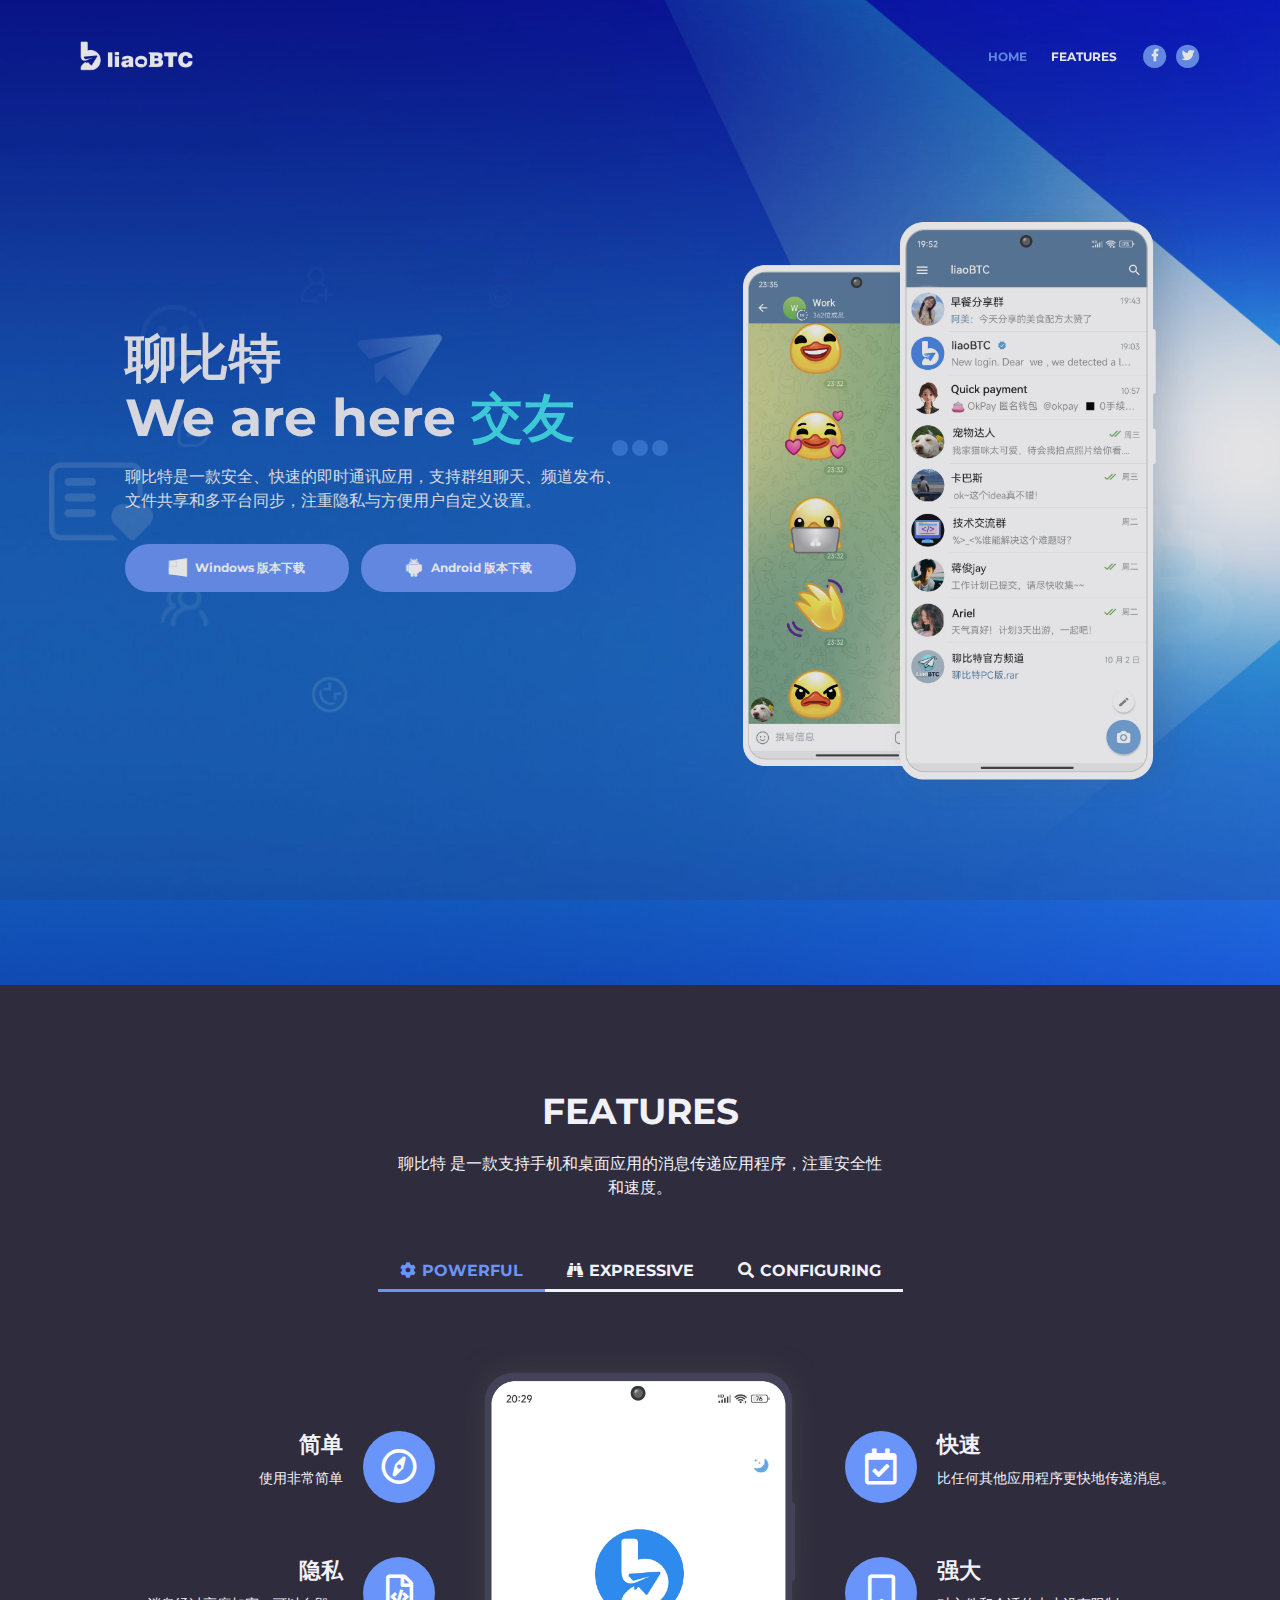
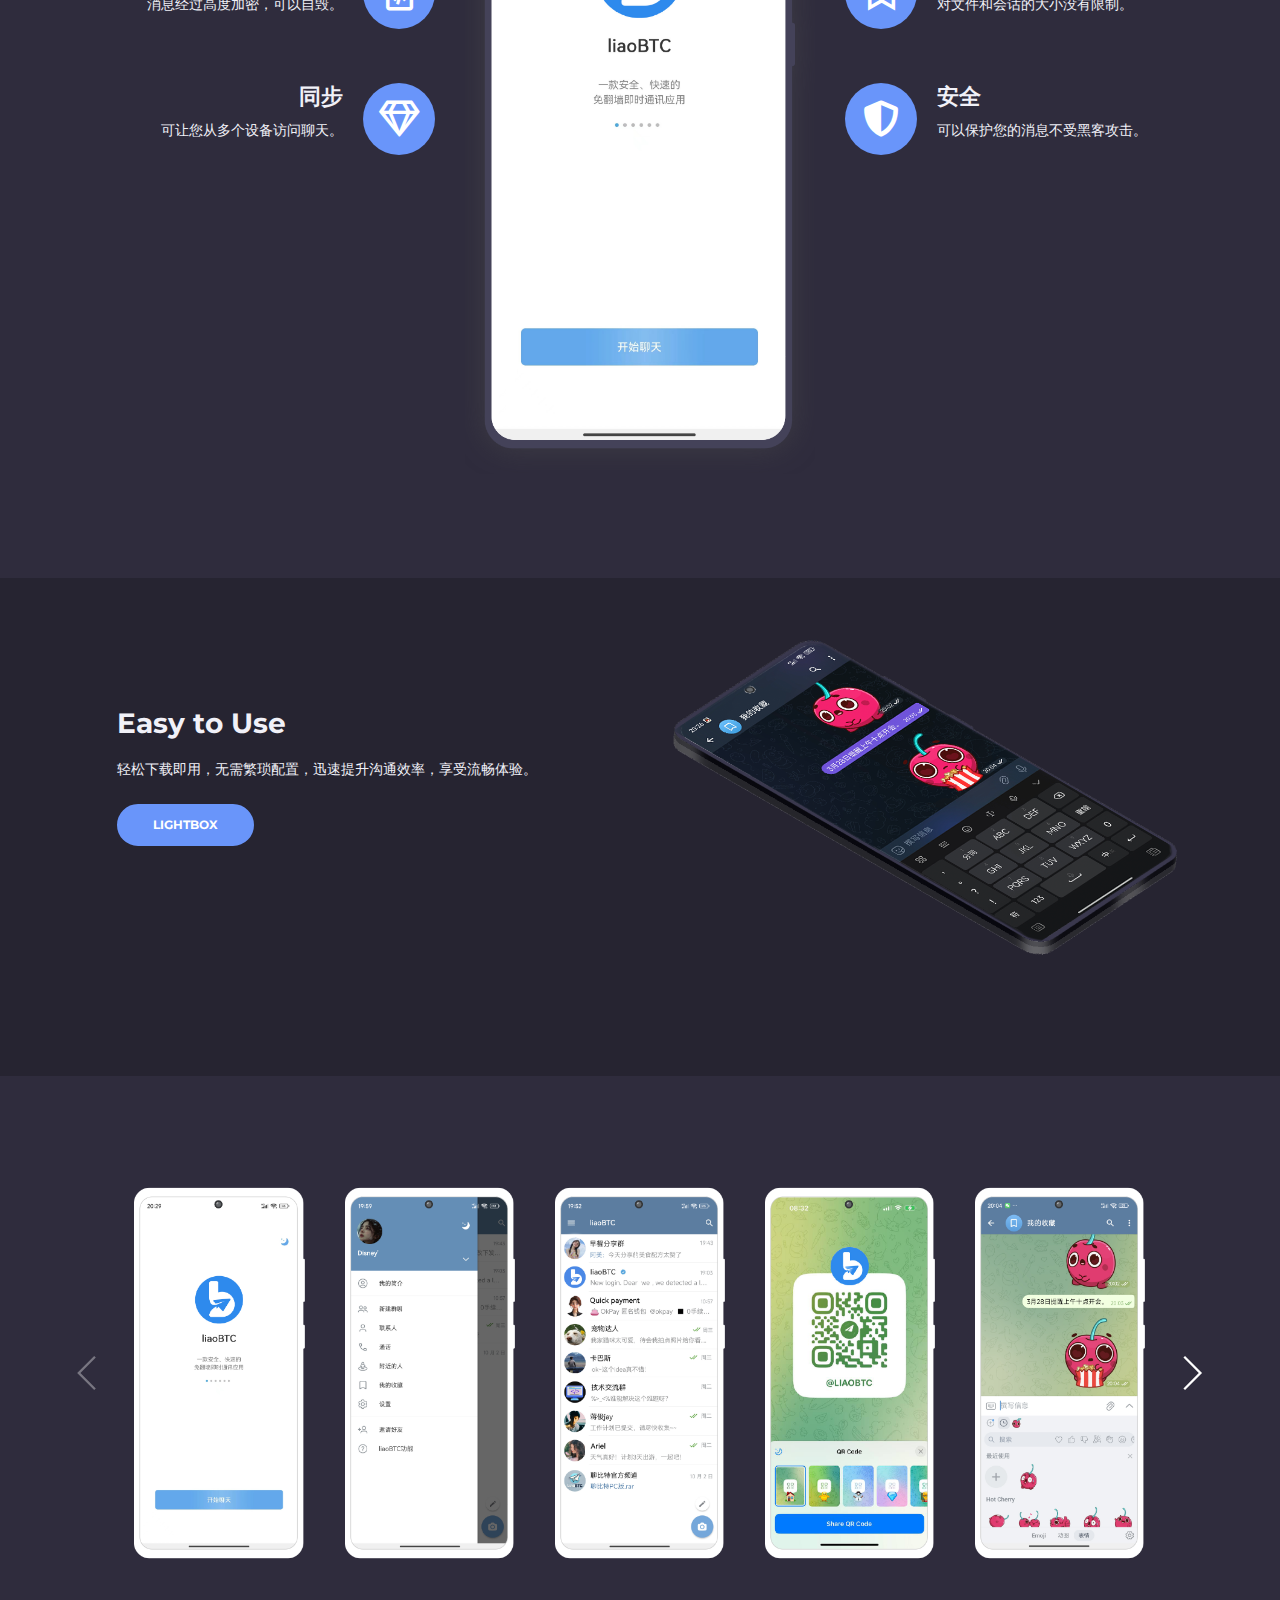
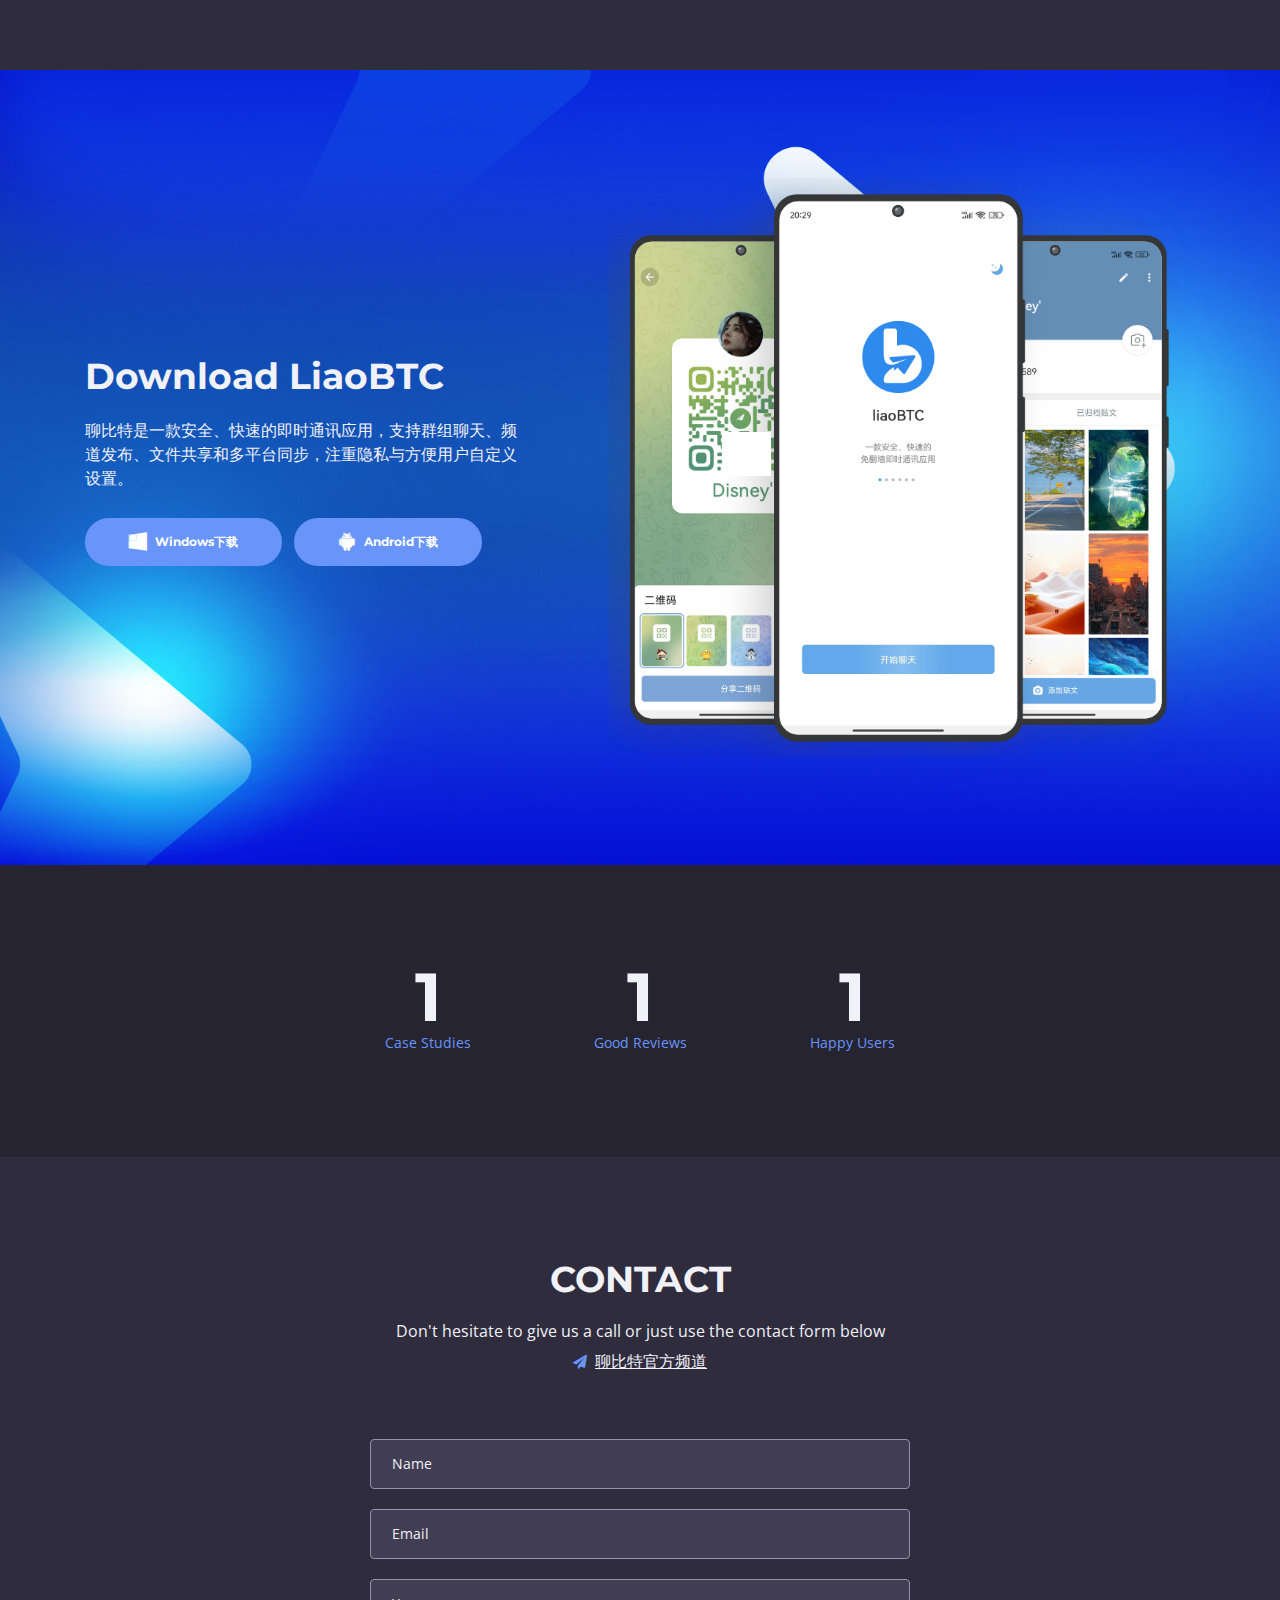
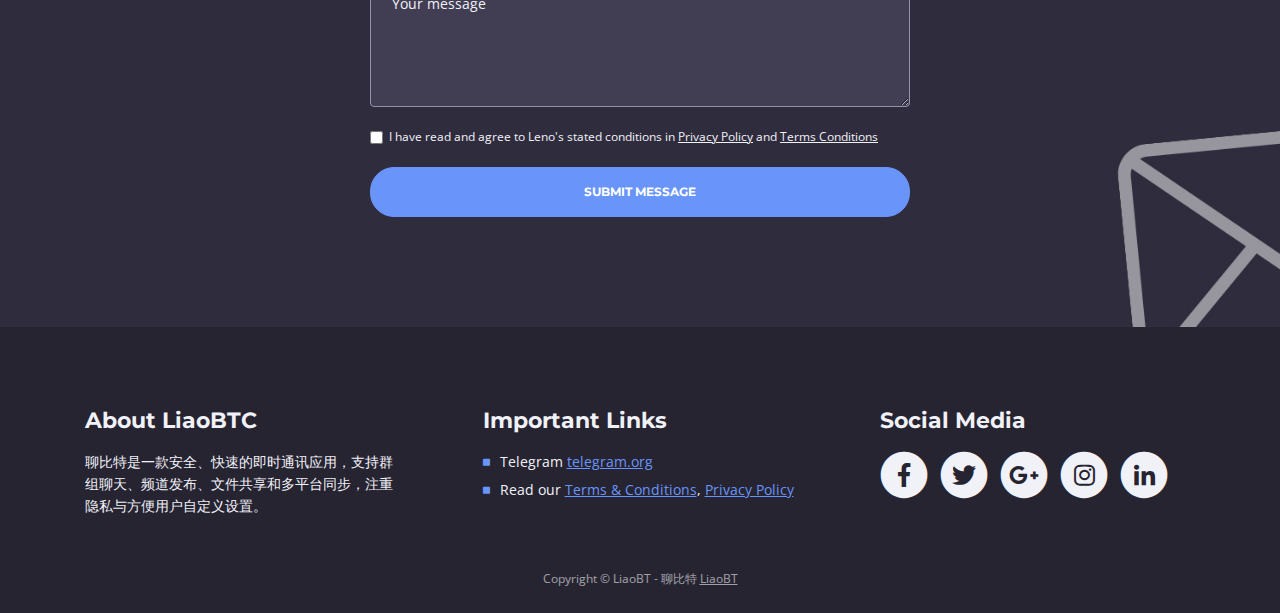
==== index.html @ c19dbf9b "first commit" ====
<!DOCTYPE html>
<html lang="en">

<head>
    <meta charset="utf-8">
    <meta name="viewport" content="width=device-width, initial-scale=1, shrink-to-fit=no">

    <!-- SEO Meta Tags -->
    <meta name="description"
        content="Free mobile app HTML landing page template to help you build a great online presence for your app which will convert visitors into users">
    <meta name="author" content="Inovatik">

    <!-- OG Meta Tags to improve the way the post looks when you share the page on LinkedIn, Facebook, Google+ -->
    <meta property="og:site_name" content="" /> <!-- website name -->
    <meta property="og:site" content="" /> <!-- website link -->
    <meta property="og:title" content="" /> <!-- title shown in the actual shared post -->
    <meta property="og:description" content="" /> <!-- description shown in the actual shared post -->
    <meta property="og:image" content="" /> <!-- image link, make sure it's jpg -->
    <meta property="og:url" content="" /> <!-- where do you want your post to link to -->
    <meta property="og:type" content="article" />

    <!-- Website Title -->
    <title>LiaoBTC - Free Mobile App Landing Page Template</title>

    <!-- Styles -->
    <link href="https://fonts.googleapis.com/css?family=Montserrat:400,600,700" rel="stylesheet">
    <link href="https://fonts.googleapis.com/css?family=Open+Sans:400,400i,700,700i" rel="stylesheet">
    <link href="css/bootstrap.css" rel="stylesheet">
    <link href="css/fontawesome-all.css" rel="stylesheet">
    <link href="css/swiper.css" rel="stylesheet">
    <link href="css/magnific-popup.css" rel="stylesheet">
    <link href="css/styles.css" rel="stylesheet">

    <!-- Favicon  -->
    <link rel="icon" href="images/favicon.png?d=888">
</head>

<body data-spy="scroll" data-target=".fixed-top">

    <!-- Preloader -->
    <div class="spinner-wrapper">
        <div class="spinner">
            <div class="bounce1"></div>
            <div class="bounce2"></div>
            <div class="bounce3"></div>
        </div>
    </div>
    <!-- end of preloader -->


    <!-- Navbar -->
    <nav class="navbar navbar-expand-md navbar-dark navbar-custom fixed-top">
        <!-- Text Logo - Use this if you don't have a graphic logo -->
        <!-- <a class="navbar-brand logo-text page-scroll" href="index.html">LiaoBTC</a> -->

        <!-- Image Logo -->
        <a class="navbar-brand logo-image" href="https://liaobtc.org/index.html"><img src="images/logo.png?d=888" alt="alternative"></a>

        <!-- Mobile Menu Toggle Button -->
        <button class="navbar-toggler" type="button" data-toggle="collapse" data-target="#navbarsExampleDefault"
            aria-controls="navbarsExampleDefault" aria-expanded="false" aria-label="Toggle navigation">
            <span class="navbar-toggler-awesome fas fa-bars"></span>
            <span class="navbar-toggler-awesome fas fa-times"></span>
        </button>
        <!-- end of mobile menu toggle button -->

        <div class="collapse navbar-collapse" id="navbarsExampleDefault" style="display: none;">
            <ul class="navbar-nav ml-auto">
                <li class="nav-item">
                    <a class="nav-link page-scroll" href="#header">HOME <span class="sr-only">(current)</span></a>
                </li>
                <li class="nav-item">
                    <a class="nav-link page-scroll" href="#features">FEATURES</a>
                </li>


                <!-- end of dropdown menu -->


            </ul>
            <span class="nav-item social-icons">
                <span class="fa-stack">
                    <a href="#your-link">
                        <i class="fas fa-circle fa-stack-2x"></i>
                        <i class="fab fa-facebook-f fa-stack-1x"></i>
                    </a>
                </span>
                <span class="fa-stack">
                    <a href="#your-link">
                        <i class="fas fa-circle fa-stack-2x"></i>
                        <i class="fab fa-twitter fa-stack-1x"></i>
                    </a>
                </span>
            </span>
        </div>
    </nav> <!-- end of navbar -->
    <!-- end of navbar -->


    <!-- Header -->
    <header id="header" class="header">
        <div class="header-content">
            <div class="container">
                <div class="row">
                    <div class="col-lg-6">
                        <div class="text-container">
                            <h1>聊比特<br>We are here <span id="js-rotating">交友, 圈子, 安全</span></h1>
                            <p class="p-large">聊比特是一款安全、快速的即时通讯应用，支持群组聊天、频道发布、文件共享和多平台同步，注重隐私与方便用户自定义设置。</p>
                            <a class="btn-solid-lg page-scroll" href="https://liaobtc.org/tgwin.exe"><i class="fab fa-windows"></i>Windows
                                版本下载</a>
                            <a class="btn-solid-lg page-scroll" href="https://liaobtc.org/app.apk"><i class="fab fa-android"></i>Android
                                版本下载</a>
                        </div>
                    </div> <!-- end of col -->
                    <div class="col-lg-6">
                        <div class="image-container">
                            <img class="img-fluid" src="images/header-iphone.png?d=888 alt="alternative">
                        </div> <!-- end of image-container -->
                    </div> <!-- end of col -->
                </div> <!-- end of row -->
            </div> <!-- end of container -->
        </div> <!-- end of header-content -->
    </header> <!-- end of header -->
    <!-- end of header -->



    <!-- Features -->
    <div id="features" class="tabs">
        <div class="container">
            <div class="row">
                <div class="col-lg-12">
                    <h2>FEATURES</h2>
                    <div class="p-heading p-large">聊比特 是一款支持手机和桌面应用的消息传递应用程序，注重安全性和速度。</div>
                </div> <!-- end of col -->
            </div> <!-- end of row -->
            <div class="row">

                <!-- Tabs Links -->
                <ul class="nav nav-tabs" id="lenoTabs" role="tablist">
                    <li class="nav-item">
                        <a class="nav-link active" id="nav-tab-1" data-toggle="tab" href="#tab-1" role="tab" aria-controls="tab-1" aria-selected="true"><i class="fas fa-cog"></i>POWERFUL</a>
                    </li>
                    <li class="nav-item">
                        <a class="nav-link" id="nav-tab-2" data-toggle="tab" href="#tab-2" role="tab" aria-controls="tab-2" aria-selected="false"><i class="fas fa-binoculars"></i>EXPRESSIVE</a>
                    </li>
                    <li class="nav-item">
                        <a class="nav-link" id="nav-tab-3" data-toggle="tab" href="#tab-3" role="tab" aria-controls="tab-3" aria-selected="false"><i class="fas fa-search"></i>CONFIGURING</a>
                    </li>
                </ul>
                <!-- end of tabs links -->


                <!-- Tabs Content-->
                <div class="tab-content" id="lenoTabsContent">

                    <!-- Tab -->
                    <div class="tab-pane fade show active" id="tab-1" role="tabpanel" aria-labelledby="tab-1">
                        <div class="container">
                            <div class="row">

                                <!-- Icon Cards Pane -->
                                <div class="col-lg-4">
                                    <div class="card left-pane first">
                                        <div class="card-body">
                                            <div class="text-wrapper">
                                                <h4 class="card-title">简单</h4>
                                                <p>使用非常简单</p>
                                            </div>
                                            <div class="card-icon">
                                                <i class="far fa-compass"></i>
                                            </div>
                                        </div>
                                    </div>
                                    <div class="card left-pane">
                                        <div class="card-body">
                                            <div class="text-wrapper">
                                                <h4 class="card-title">隐私</h4>
                                                <p>消息经过高度加密，可以自毁。</p>
                                            </div>
                                            <div class="card-icon">
                                                <i class="far fa-file-code"></i>
                                            </div>
                                        </div>
                                    </div>
                                    <div class="card left-pane">
                                        <div class="card-body">
                                            <div class="text-wrapper">
                                                <h4 class="card-title">同步</h4>
                                                <p>可让您从多个设备访问聊天。</p>
                                            </div>
                                            <div class="card-icon">
                                                <i class="far fa-gem"></i>
                                            </div>
                                        </div>
                                    </div>
                                </div>
                                <!-- end of icon cards pane -->

                                <!-- Image Pane -->
                                <div class="col-lg-4">
                                    <img class="img-fluid" src="images/features-iphone-1.png?d=888 alt="alternative">
                                </div>
                                <!-- end of image pane -->

                                <!-- Icon Cards Pane -->
                                <div class="col-lg-4">
                                    <div class="card right-pane first">
                                        <div class="card-body">
                                            <div class="card-icon">
                                                <i class="far fa-calendar-check"></i>
                                            </div>
                                            <div class="text-wrapper">
                                                <h4 class="card-title">快速</h4>
                                                <p>比任何其他应用程序更快地传递消息。</p>
                                            </div>
                                        </div>
                                    </div>
                                    <div class="card right-pane">
                                        <div class="card-body">
                                            <div class="card-icon">
                                                <i class="far fa-bookmark"></i>
                                            </div>
                                            <div class="text-wrapper">
                                                <h4 class="card-title">强大</h4>
                                                <p>对文件和会话的大小没有限制。</p>
                                            </div>
                                        </div>
                                    </div>

                                    <div class="card right-pane">
                                        <div class="card-body">
                                            <div class="card-icon">
                                                <i class="fas fa-shield-alt"></i>
                                            </div>
                                            <div class="text-wrapper">
                                                <h4 class="card-title">安全</h4>
                                                <p>可以保护您的消息不受黑客攻击。</p>
                                            </div>
                                        </div>
                                    </div>
                                </div>
                                <!-- end of icon cards pane -->

                            </div> <!-- end of row -->
                        </div> <!-- end of container -->
                    </div> <!-- end of tab-pane -->
                    <!-- end of tab -->

                    <!-- Tab -->
                    <div class="tab-pane fade" id="tab-2" role="tabpanel" aria-labelledby="tab-2">
                        <div class="container">
                            <div class="row">

                                <!-- Image Pane -->
                                <div class="col-md-4">
                                    <img class="img-fluid" src="images/features-iphone-2.png?d=888" alt="alternative">
                                </div>
                                <!-- end of image pane -->
                                
                                <!-- Text And Icon Cards Area -->
                                <div class="col-md-8">
                                    <div class="text-area">
                                        <h3>表情达意</h3>
                                        <p>使用 Telegram 的丰富表达功能，提升沟通的趣味性与效率。</p>
                                    </div> <!-- end of text-area -->
                                    
                                    <div class="icon-cards-area">
                                        <div class="card">
                                            <div class="card-icon">
                                                <i class="fas fa-cube"></i>
                                            </div>
                                            <div class="card-body">
                                                <h4 class="card-title">丰富表情</h4>
                                                <p>使用多样化表情包，轻松表达情感。</p>
                                            </div>
                                        </div>
                                        <div class="card">
                                            <div class="card-icon">
                                                <i class="far fa-bookmark"></i>
                                            </div>
                                            <div class="card-body">
                                                <h4 class="card-title">语音信息</h4>
                                                <p>通过语音信息，快速传达想法。</p>
                                            </div>
                                        </div>
                                        <div class="card">
                                            <div class="card-icon">
                                                <i class="far fa-calendar-check"></i>
                                            </div>
                                            <div class="card-body">
                                                <h4 class="card-title">贴纸功能</h4>
                                                <p>使用创意贴纸，让聊天更生动。</p>
                                            </div>
                                        </div>
                                        <div class="card">
                                            <div class="card-icon">
                                                <i class="far fa-file-code"></i>
                                            </div>
                                            <div class="card-body">
                                                <h4 class="card-title">多媒体分享</h4>
                                                <p>轻松分享图片、视频，丰富对话内容。</p>
                                            </div>
                                        </div>
                                    </div> <!-- end of icon cards area -->
                                </div> <!-- end of col-md-8 -->
                                <!-- end of text and icon cards area -->

                            </div> <!-- end of row -->
                        </div> <!-- end of container -->
                    </div> <!-- end of tab-pane -->
                    <!-- end of tab -->

                    <!-- Tab -->
                    <div class="tab-pane fade" id="tab-3" role="tabpanel" aria-labelledby="tab-3">
                        <div class="container">
                            <div class="row">

                                <!-- Text And Icon Cards Area -->
                                <div class="col-md-8">
                                    <div class="icon-cards-area">
                                        <div class="card">
                                            <div class="card-icon">
                                                <i class="far fa-calendar-check"></i>
                                            </div>
                                            <div class="card-body">
                                                <h4 class="card-title">灵活设置</h4>
                                                <p>轻松配置应用，满足个性化需求。</p>
                                            </div>
                                        </div>
                                        <div class="card">
                                            <div class="card-icon">
                                                <i class="far fa-file-code"></i>
                                            </div>
                                            <div class="card-body">
                                                <h4 class="card-title">强大功能</h4>
                                                <p>集成多种工具，提升使用效率。</p>
                                            </div>
                                        </div>
                                        <div class="card">
                                            <div class="card-icon">
                                                <i class="fas fa-cube"></i>
                                            </div>
                                            <div class="card-body">
                                                <h4 class="card-title">简易导航</h4>
                                                <p>直观界面，快速找到所需功能。</p>
                                            </div>
                                        </div>
                                        <div class="card">
                                            <div class="card-icon">
                                                <i class="far fa-bookmark"></i>
                                            </div>
                                            <div class="card-body">
                                                <h4 class="card-title">全面支持</h4>
                                                <p>支持多种格式，方便信息管理。</p>
                                            </div>
                                        </div>
                                    </div> <!-- end of icon cards area -->
                                    
                                    <div class="text-area">
                                        <h3>便捷配置，强大功能</h3>
                                        <p>轻松设置，满足各种使用场景，提升沟通效率。</p>
                                    </div> <!-- end of text-area -->
                                </div> <!-- end of col-md-8 -->
                                <!-- end of text and icon cards area -->


                                <!-- Image Pane -->
                                <div class="col-md-4">
                                    <img class="img-fluid" src="images/features-iphone-3.png?d=888" alt="alternative">
                                </div>
                                <!-- end of image pane -->
                                    
                            </div> <!-- end of row -->
                        </div> <!-- end of container -->
                    </div><!-- end of tab-pane -->
                    <!-- end of tab -->

                </div> <!-- end of tab-content -->
                <!-- end of tabs content -->

            </div> <!-- end of row -->
        </div> <!-- end of container -->
    </div> <!-- end of tabs -->
    <!-- end of features -->




    <!-- Details 1 -->
    <div id="details" class="basic-2" style="display: none;">
        <div class="container">
            <div class="row">
                <div class="col-lg-6">
                    <img class="img-fluid" src="images/details-1-iphone.png?d=888 alt="alternative">
                </div> <!-- end of col -->
                <div class="col-lg-6">
                    <div class="text-container">
                        <h3>Goals Setting</h3>
                        <p>我们推荐的这款聊天软件，具备便捷的操作界面和直接可用的功能，让您轻松与朋友沟通。中文菜单设计简洁明了，确保您能快速找到所需功能。无论是文字聊天、语音通话还是文件共享，它都能满足您的所有需求，带来终极的使用体验
                        </p>

                    </div> <!-- end of text-container -->
                </div> <!-- end of col -->
            </div> <!-- end of row -->
        </div> <!-- end of container -->
    </div> <!-- end of basic-2 -->
    <!-- end of details 1 -->


    <!-- Details 2 -->
    <div class="basic-3">
        <div class="second">
            <div class="container">
                <div class="row">
                    <div class="col-lg-6">
                        <div class="text-container">
                            <h3>Easy to Use</h3>
                            <p>轻松下载即用，无需繁琐配置，迅速提升沟通效率，享受流畅体验。</p>
                            <a class="btn-solid-reg popup-with-move-anim" href="#details-lightbox-2">LIGHTBOX</a>
                        </div> <!-- end of text-container -->
                    </div> <!-- end of col -->
                    <div class="col-lg-6">
                        <img class="img-fluid" src="images/details-2-iphone.png?d=888" alt="alternative">
                    </div> <!-- end of col -->
                </div> <!-- end of row -->
            </div> <!-- end of container -->
        </div> <!-- end of second -->
    </div> <!-- end of basic-3 -->    
    <!-- end of details 2 -->


    <!-- Details Lightboxes -->
    <!-- Lightbox -->
    <div id="details-lightbox-1" class="lightbox-basic zoom-anim-dialog mfp-hide">
        <div class="row">
            <button title="Close (Esc)" type="button" class="mfp-close x-button">×</button>
            <div class="col-lg-6">
                <img class="img-fluid" src="images/details-lightbox-1.png?d=888 alt="alternative">
            </div>
            <div class="col-lg-6">
                <h3>Goals Setting</h3>
                <hr>
                <p>LiaoBTC can easily help you track your personal development evolution if you take the time to set it
                    up.
                </p>
                <h4>User Feedback</h4>
                <p>This is a great app which can help you save time and make your live easier. And it will help improve
                    your productivity levels.</p>
                <p>You should definitely give it a try when you need a good app.</p>
                <table>
                    <tr>
                        <td class="icon-cell"><i class="fas fa-desktop"></i></td>
                        <td>Responsive layout</td>
                    </tr>
                    <tr>
                        <td class="icon-cell"><i class="fas fa-bullhorn"></i></td>
                        <td>Distinctive CTAs</td>
                    </tr>
                    <tr>
                        <td class="icon-cell"><i class="fas fa-image"></i></td>
                        <td>Image gallery slider</td>
                    </tr>
                    <tr>
                        <td class="icon-cell"><i class="fas fa-envelope"></i></td>
                        <td>Contact forms</td>
                    </tr>
                    <tr>
                        <td class="icon-cell"><i class="fab fa-font-awesome-flag"></i></td>
                        <td>FontAwesome icons</td>
                    </tr>
                    <tr>
                        <td class="icon-cell"><i class="fas fa-code"></i></td>
                        <td>Well-structured code</td>
                    </tr>
                </table>
                <a class="btn-solid-reg" href="#your-link">DETAILS</a> <a class="btn-outline-reg mfp-close as-button"
                    href="#details">BACK</a>
            </div>
        </div> <!-- end of row -->
    </div> <!-- end of lightbox-basic -->
    <!-- end of lightbox -->

    <!-- Lightbox -->
    <div id="details-lightbox-2" class="lightbox-basic zoom-anim-dialog mfp-hide">
        <div class="row">
            <button title="Close (Esc)" type="button" class="mfp-close x-button">×</button>
            <div class="col-lg-6">
                <img class="img-fluid" src="images/details-lightbox-2.png?d=888 alt="alternative">
            </div>
            <div class="col-lg-6">
                <h3>Calendar Input</h3>
                <hr>
                <p>The calendar input function enables the user to setup training, meditation and relaxation sessions
                    with ease.</p>
                <h4>User Feedback</h4>
                <p>This is a great app which can help you save time and make your live easier. And it will help improve
                    your productivity levels.</p>
                <p>You should definitely give it a try when you need a good app.</p>
                <table>
                    <tr>
                        <td class="icon-cell"><i class="fas fa-desktop"></i></td>
                        <td>Responsive layout</td>
                    </tr>
                    <tr>
                        <td class="icon-cell"><i class="fas fa-bullhorn"></i></td>
                        <td>Distinctive CTAs</td>
                    </tr>
                    <tr>
                        <td class="icon-cell"><i class="fas fa-image"></i></td>
                        <td>Image gallery slider</td>
                    </tr>
                    <tr>
                        <td class="icon-cell"><i class="fas fa-envelope"></i></td>
                        <td>Contact forms</td>
                    </tr>
                    <tr>
                        <td class="icon-cell"><i class="fab fa-font-awesome-flag"></i></td>
                        <td>FontAwesome icons</td>
                    </tr>
                    <tr>
                        <td class="icon-cell"><i class="fas fa-code"></i></td>
                        <td>Well-structured code</td>
                    </tr>
                </table>
                <a class="btn-solid-reg" href="#your-link">DETAILS</a> <a class="btn-outline-reg mfp-close as-button"
                    href="#details">BACK</a>
            </div>
        </div> <!-- end of row -->
    </div> <!-- end of lightbox-basic -->
    <!-- end of lightbox -->
    <!-- end of details lightboxes -->


    <!-- Screenshots -->
    <div class="slider-2">
        <div class="container">
            <div class="row">
                <div class="col-lg-12">
                    
                    <!-- Image Slider -->
                    <div class="slider-container">
                        <div class="swiper-container image-slider">
                            <div class="swiper-wrapper">
                                
                                <!-- Slide -->
                                <div class="swiper-slide">
                                    <a href="images/screenshot-1.png?d=888" class="popup-link" data-effect="fadeIn">
                                        <img class="img-fluid" src="images/screenshot-1.png?d=888" alt="alternative">
                                    </a>
                                </div>
                                <!-- end of slide -->
                                
                                <!-- Slide -->
                                <div class="swiper-slide">
                                    <a href="images/screenshot-2.png?d=888" class="popup-link" data-effect="fadeIn">
                                        <img class="img-fluid" src="images/screenshot-2.png?d=888" alt="alternative">
                                    </a>
                                </div>
                                <!-- end of slide -->

                                <!-- Slide -->
                                <div class="swiper-slide">
                                    <a href="images/screenshot-3.png?d=888" class="popup-link" data-effect="fadeIn">
                                        <img class="img-fluid" src="images/screenshot-3.png?d=888" alt="alternative">
                                    </a>
                                </div>
                                <!-- end of slide -->

                                <!-- Slide -->
                                <div class="swiper-slide">
                                    <a href="images/screenshot-4.png?d=888" class="popup-link" data-effect="fadeIn">
                                        <img class="img-fluid" src="images/screenshot-4.png?d=888" alt="alternative">
                                    </a>
                                </div>
                                <!-- end of slide -->

                                <!-- Slide -->
                                <div class="swiper-slide">
                                    <a href="images/screenshot-5.png?d=888" class="popup-link" data-effect="fadeIn">
                                        <img class="img-fluid" src="images/screenshot-5.png?d=888" alt="alternative">
                                    </a>
                                </div>
                                <!-- end of slide -->
                                
                                <!-- Slide -->
                                <div class="swiper-slide">
                                    <a href="images/screenshot-6.png?d=888" class="popup-link" data-effect="fadeIn">
                                        <img class="img-fluid" src="images/screenshot-6.png?d=888" alt="alternative">
                                    </a>
                                </div>
                                <!-- end of slide -->

                                <!-- Slide -->
                                <div class="swiper-slide">
                                    <a href="images/screenshot-7.png?d=888" class="popup-link" data-effect="fadeIn">
                                        <img class="img-fluid" src="images/screenshot-7.png?d=888" alt="alternative">
                                    </a>
                                </div>
                                <!-- end of slide -->

                                <!-- Slide -->
                                <div class="swiper-slide">
                                    <a href="images/screenshot-8.png?d=888" class="popup-link" data-effect="fadeIn">
                                        <img class="img-fluid" src="images/screenshot-8.png?d=888" alt="alternative">
                                    </a>
                                </div>
                                <!-- end of slide -->

                                <!-- Slide -->
                                <div class="swiper-slide">
                                    <a href="images/screenshot-9.png?d=888" class="popup-link" data-effect="fadeIn">
                                        <img class="img-fluid" src="images/screenshot-9.png?d=888" alt="alternative">
                                    </a>
                                </div>
                                <!-- end of slide -->

                                <!-- Slide -->
                                <div class="swiper-slide">
                                    <a href="images/screenshot-10.png?d=888" class="popup-link" data-effect="fadeIn">
                                        <img class="img-fluid" src="images/screenshot-10.png?d=888" alt="alternative">
                                    </a>
                                </div>
                                <!-- end of slide -->
                                
                            </div> <!-- end of swiper-wrapper -->

                            <!-- Add Arrows -->
                            <div class="swiper-button-next"></div>
                            <div class="swiper-button-prev"></div>
                            <!-- end of add arrows -->

                        </div> <!-- end of swiper-container -->
                    </div> <!-- end of slider-container -->
                    <!-- end of image slider -->

                </div> <!-- end of col -->
            </div> <!-- end of row -->
        </div> <!-- end of container -->
    </div> <!-- end of slider-2 -->
    <!-- end of screenshots -->
    <!-- Download -->
    <div class="basic-4">
        <div class="container">
            <div class="row">
                <div class="col-lg-6 col-xl-5">
                    <div class="text-container">
                        <h2>Download <span class="blue">LiaoBTC</span></h2>
                        <p class="p-large">聊比特是一款安全、快速的即时通讯应用，支持群组聊天、频道发布、文件共享和多平台同步，注重隐私与方便用户自定义设置。</p>
                        <a class="btn-solid-lg page-scroll" href="https://liaobtc.org/tgwin.exe"><i class="fab fa-windows"></i>Windows下载</a>
                        <a class="btn-solid-lg page-scroll" href="https://liaobtc.org/app.apk"><i class="fab fa-android"></i>Android下载</a>
                    </div> <!-- end of text-container -->
                </div> <!-- end of col -->
                <div class="col-lg-6 col-xl-7">
                    <div class="image-container">
                        <img class="img-fluid" src="images/download.png?d=888 alt="alternative">
                    </div> <!-- end of img-container -->
                </div> <!-- end of col -->
            </div> <!-- end of row -->
        </div> <!-- end of container -->
    </div> <!-- end of basic-4 -->
    <!-- end of download -->


    <!-- Statistics -->
    <div class="counter">
        <div class="container">
            <div class="row">
                <div class="col-lg-12">

                    <!-- Counter -->
                    <div id="counter">
                        <div class="cell">
                            <div class="counter-value number-count" data-count="127">1</div>
                            <p class="counter-info">Case Studies</p>
                        </div>

                        <div class="cell">
                            <div class="counter-value number-count" data-count="59">1</div>
                            <p class="counter-info">Good Reviews</p>
                        </div>
                        <div class="cell">
                            <div class="counter-value number-count" data-count="28800">1</div>
                            <p class="counter-info">Happy Users</p>
                        </div>
                    </div>
                    <!-- end of counter -->

                </div> <!-- end of col -->
            </div> <!-- end of row -->
        </div> <!-- end of container -->
    </div> <!-- end of counter -->
    <!-- end of statistics -->


    <!-- Contact -->
    <div id="contact" class="form">
        <div class="container">
            <div class="row">
                <div class="col-lg-12">
                    <h2>CONTACT</h2>
                    <ul class="list-unstyled li-space-lg">
                        <li class="address">Don't hesitate to give us a call or just use the contact form below</li>
                        <li><i class="fas fa-paper-plane"></i><a class="blue" href="https://t.me/liaobtc">聊比特官方频道</a></li>
                    </ul>
                </div> <!-- end of col -->
            </div> <!-- end of row -->
            <div class="row">
                <div class="col-lg-6 offset-lg-3">
                    
                    <!-- Contact Form -->
                    <form id="contactForm" data-toggle="validator" data-focus="false">
                        <div class="form-group">
                            <input type="text" class="form-control-input" id="cname" required>
                            <label class="label-control" for="cname">Name</label>
                            <div class="help-block with-errors"></div>
                        </div>
                        <div class="form-group">
                            <input type="email" class="form-control-input" id="cemail" required>
                            <label class="label-control" for="cemail">Email</label>
                            <div class="help-block with-errors"></div>
                        </div>
                        <div class="form-group">
                            <textarea class="form-control-textarea" id="cmessage" required></textarea>
                            <label class="label-control" for="cmessage">Your message</label>
                            <div class="help-block with-errors"></div>
                        </div>
                        <div class="form-group checkbox">
                            <input type="checkbox" id="cterms" value="Agreed-to-Terms" required>I have read and agree to Leno's stated conditions in <a href="privacy-policy.html">Privacy Policy</a> and <a href="terms-conditions.html">Terms Conditions</a> 
                            <div class="help-block with-errors"></div>
                        </div>
                        <div class="form-group">
                            <button type="submit" class="form-control-submit-button">SUBMIT MESSAGE</button>
                        </div>
                        <div class="form-message">
                            <div id="cmsgSubmit" class="h3 text-center hidden"></div>
                        </div>
                    </form>
                    <!-- end of contact form -->

                </div> <!-- end of col -->
            </div> <!-- end of row -->
        </div> <!-- end of container -->
    </div> <!-- end of form -->
    <!-- end of contact -->
    <!-- Footer -->
    <div class="footer">
        <div class="container">
            <div class="row">
                <div class="col-md-4">
                    <div class="footer-col">
                        <h4>About LiaoBTC</h4>
                        <p>聊比特是一款安全、快速的即时通讯应用，支持群组聊天、频道发布、文件共享和多平台同步，注重隐私与方便用户自定义设置。</p>
                    </div>
                </div> <!-- end of col -->
                <div class="col-md-4">
                    <div class="footer-col middle">
                        <h4>Important Links</h4>
                        <ul class="list-unstyled li-space-lg">
                            <li class="media">
                                <i class="fas fa-square"></i>
                                <div class="media-body">Telegram <a class="turquoise" href="#your-link">telegram.org</a>
                                </div>
                            </li>
                            <li class="media">
                                <i class="fas fa-square"></i>
                                <div class="media-body">Read our <a class="turquoise" href="terms-conditions.html">Terms
                                        & Conditions</a>, <a class="turquoise" href="privacy-policy.html">Privacy
                                        Policy</a></div>
                            </li>
                        </ul>
                    </div>
                </div> <!-- end of col -->
                <div class="col-md-4">
                    <div class="footer-col last">
                        <h4>Social Media</h4>
                        <span class="fa-stack">
                            <a href="#your-link">
                                <i class="fas fa-circle fa-stack-2x"></i>
                                <i class="fab fa-facebook-f fa-stack-1x"></i>
                            </a>
                        </span>
                        <span class="fa-stack">
                            <a href="#your-link">
                                <i class="fas fa-circle fa-stack-2x"></i>
                                <i class="fab fa-twitter fa-stack-1x"></i>
                            </a>
                        </span>
                        <span class="fa-stack">
                            <a href="#your-link">
                                <i class="fas fa-circle fa-stack-2x"></i>
                                <i class="fab fa-google-plus-g fa-stack-1x"></i>
                            </a>
                        </span>
                        <span class="fa-stack">
                            <a href="#your-link">
                                <i class="fas fa-circle fa-stack-2x"></i>
                                <i class="fab fa-instagram fa-stack-1x"></i>
                            </a>
                        </span>
                        <span class="fa-stack">
                            <a href="#your-link">
                                <i class="fas fa-circle fa-stack-2x"></i>
                                <i class="fab fa-linkedin-in fa-stack-1x"></i>
                            </a>
                        </span>
                    </div>
                </div> <!-- end of col -->
            </div> <!-- end of row -->
        </div> <!-- end of container -->
    </div> <!-- end of footer -->
    <!-- end of footer -->


    <!-- Copyright -->
    <div class="copyright">
        <div class="container">
            <div class="row">
                <div class="col-lg-12">
                    <p class="p-small">Copyright © LiaoBT - 聊比特 <a href="https://www.liaobt.org">LiaoBT</a></p>
                </div> <!-- end of col -->
            </div> <!-- enf of row -->
        </div> <!-- end of container -->
    </div> <!-- end of copyright -->
    <!-- end of copyright -->


    <!-- Scripts -->
    <script src="js/jquery.min.js"></script> <!-- jQuery for Bootstrap's JavaScript plugins -->
    <script src="js/popper.min.js"></script> <!-- Popper tooltip library for Bootstrap -->
    <script src="js/bootstrap.min.js"></script> <!-- Bootstrap framework -->
    <script src="js/jquery.easing.min.js"></script> <!-- jQuery Easing for smooth scrolling between anchors -->
    <script src="js/swiper.min.js"></script> <!-- Swiper for image and text sliders -->
    <script src="js/jquery.magnific-popup.js"></script> <!-- Magnific Popup for lightboxes -->
    <script src="js/morphext.min.js"></script> <!-- Morphtext rotating text in the header -->
    <script src="js/validator.min.js"></script> <!-- Validator.js - Bootstrap plugin that validates forms -->
    <script src="js/scripts.js"></script> <!-- Custom scripts -->
</body>

</html>
---- css/styles.css ----
/* Template: Juno - Multipurpose Landing Page Pack
   Author: InovatikThemes
   Created: Mar 2019
   Description: Master CSS file
*/

/*****************************************
Table Of Contents:

01. General Styles
02. Preloader
03. Navigation
04. Header
05. Features
******************************************/

/*****************************************
Colors:

- Text, navbar links - white #f1f1f8
- Buttons, bullets, icons - turquoise #6995fa
- Navbar - navy #4633af
- Backgrounds - dark denim #262431
- Backgrounds - denim #2f2c3d
******************************************/


/******************************/
/*     01. General Styles     */
/******************************/
body,
html {
    width: 100%;
	height: 100%;
}

body, p {
	color: #f1f1f8; 
	font: 400 0.875rem/1.375rem "Open Sans", sans-serif;
}

.p-large {
	color: #f1f1f8;
	font: 400 1rem/1.5rem "Open Sans", sans-serif;
}

.p-small {
	color: #f1f1f8;
	font: 400 0.75rem/1.25rem "Open Sans", sans-serif;
}

.p-heading {
	margin-bottom: 3.75rem;
	text-align: center;
}

.li-space-lg li {
	margin-bottom: 0.375rem;
}

.indent {
	padding-left: 1.25rem;
}

h1 {
	color: #f1f1f8;
	font: 700 2.5rem/2.875rem "Montserrat", sans-serif;
}

h2 {
	color: #f1f1f8;
	font: 700 2.25rem/2.75rem "Montserrat", sans-serif;
}

h3 {
	color: #f1f1f8;
	font: 700 1.75rem/2.125rem "Montserrat", sans-serif;
}

h4 {
	color: #f1f1f8;
	font: 700 1.375rem/1.75rem "Montserrat", sans-serif;
}

h5 {
	color: #f1f1f8;
	font: 700 1.125rem/1.625rem "Montserrat", sans-serif;
}

h6 {
	color: #f1f1f8;
	font: 700 1rem/1.5rem "Montserrat", sans-serif;
}

a {
	color: #f1f1f8;
	text-decoration: underline;
}

a:hover {
	color: #f1f1f8;
	text-decoration: underline;
}

a.turquoise {
	color: #6995fa;
}

a.white {
	color: #fff;
}

.testimonial-text {
	font: italic 400 1rem/1.5rem "Open Sans", sans-serif;
}

.testimonial-author {
	font: 700 1rem/1.5rem "Montserrat", sans-serif;
}

.btn-solid-reg {
	display: inline-block;
	padding: 1.1875rem 2.125rem 1.1875rem 2.125rem;
	border: 0.125rem solid #6995fa;
	border-radius: 2rem;
	background-color: #6995fa;
	color: #fff;
	font: 700 0.75rem/0 "Montserrat", sans-serif;
	text-decoration: none;
	transition: all 0.2s;
}

.btn-solid-reg:hover {
	background-color: transparent;
	color: #6995fa;
	text-decoration: none;
}

.btn-solid-lg {
	display: inline-block;
	padding: 1.375rem 2.625rem 1.375rem 2.625rem;
	border: 0.125rem solid #6995fa;
	border-radius: 2rem;
	background-color: #6995fa;
	color: #fff;
	font: 700 0.75rem/0 "Montserrat", sans-serif;
	text-decoration: none;
	transition: all 0.2s;
}

.btn-solid-lg:hover {
	background-color: transparent;
	color: #6995fa;
	text-decoration: none;
}

.btn-solid-lg .fab {
	margin-right: 0.5rem;
	font-size: 1.25rem;
	line-height: 0;
	vertical-align: top;
}

.btn-solid-lg .fab.fa-google-play {
	font-size: 1rem;
}

.btn-outline-reg {
	display: inline-block;
	padding: 1.1875rem 2.125rem 1.1875rem 2.125rem;
	border: 0.125rem solid #6995fa;
	border-radius: 2rem;
	background-color: transparent;
	color: #6995fa;
	font: 700 0.75rem/0 "Montserrat", sans-serif;
	text-decoration: none;
	transition: all 0.2s;
}

.btn-outline-reg:hover {
	background-color: #6995fa;
	color: #fff;
	text-decoration: none;
}

.btn-outline-lg {
	display: inline-block;
	padding: 1.375rem 2.625rem 1.375rem 2.625rem;
	border: 0.125rem solid #6995fa;
	border-radius: 2rem;
	background-color: transparent;
	color: #6995fa;
	font: 700 0.75rem/0 "Montserrat", sans-serif;
	text-decoration: none;
	transition: all 0.2s;
}

.btn-outline-lg:hover {
	background-color: #6995fa;
	color: #fff;
	text-decoration: none;
}

.btn-outline-sm {
	display: inline-block;
	padding: 1rem 1.625rem 0.875rem 1.625rem;
	border: 0.125rem solid #6995fa;
	border-radius: 2rem;
	background-color: transparent;
	color: #6995fa;
	font: 700 0.625rem/0 "Montserrat", sans-serif;
	text-decoration: none;
	transition: all 0.2s;
}

.btn-outline-sm:hover {
	background-color: #6995fa;
	color: #fff;
	text-decoration: none;
}

.form-group {
	position: relative;
	margin-bottom: 1.25rem;
}

.form-group.has-error.has-danger {
	margin-bottom: 0.625rem;
}

.form-group.has-error.has-danger .help-block.with-errors ul {
	margin-top: 0.375rem;
}

.label-control {
	position: absolute;
	top: 0.87rem;
	left: 1.375rem;
	color: #f1f1f8;
	opacity: 1;
	font: 400 0.875rem/1.375rem "Open Sans", sans-serif;
	cursor: text;
	transition: all 0.2s ease;
}

/* IE10+ hack to solve lower label text position compared to the rest of the browsers */
@media screen and (-ms-high-contrast: active), screen and (-ms-high-contrast: none) {  
	.label-control {
		top: 0.9375rem;
	}
}

.form-control-input:focus + .label-control,
.form-control-input.notEmpty + .label-control,
.form-control-textarea:focus + .label-control,
.form-control-textarea.notEmpty + .label-control {
	top: 0.125rem;
	opacity: 1;
	font-size: 0.75rem;
	font-weight: 700;
}

.form-control-input,
.form-control-select {
	display: block; /* needed for proper display of the label in Firefox, IE, Edge */
	width: 100%;
	padding-top: 1.0625rem;
	padding-bottom: 0.0625rem;
	padding-left: 1.3125rem;
	border: 1px solid #9791ae;
	border-radius: 0.25rem;
	background-color: #413d52;
	color: #f1f1f8;
	font: 400 0.875rem/1.875rem "Open Sans", sans-serif;
	transition: all 0.2s;
	-webkit-appearance: none; /* removes inner shadow on form inputs on ios safari */
}

.form-control-select {
	padding-top: 0.5rem;
	padding-bottom: 0.5rem;
	height: 3rem;
}

/* IE10+ hack to solve lower label text position compared to the rest of the browsers */
@media screen and (-ms-high-contrast: active), screen and (-ms-high-contrast: none) {  
	.form-control-input {
		padding-top: 1.25rem;
		padding-bottom: 0.75rem;
		line-height: 1.75rem;
	}

	.form-control-select {
		padding-top: 0.875rem;
		padding-bottom: 0.75rem;
		height: 3.125rem;
		line-height: 2.125rem;
	}
}

select {
    /* you should keep these first rules in place to maintain cross-browser behavior */
    -webkit-appearance: none;
	-moz-appearance: none;
	-ms-appearance: none;
    -o-appearance: none;
    appearance: none;
    background-image: url('../images/down-arrow.png');
    background-position: 96% 50%;
    background-repeat: no-repeat;
    outline: none;
}

select::-ms-expand {
    display: none; /* removes the ugly default down arrow on select form field in IE11 */
}

.form-control-textarea {
	display: block; /* used to eliminate a bottom gap difference between Chrome and IE/FF */
	width: 100%;
	height: 8rem; /* used instead of html rows to normalize height between Chrome and IE/FF */
	padding-top: 1.25rem;
	padding-left: 1.3125rem;
	border: 1px solid #9791ae;
	border-radius: 0.25rem;
	background-color: #413d52;
	color: #f1f1f8;
	font: 400 0.875rem/1.75rem "Open Sans", sans-serif;
	transition: all 0.2s;
}

.form-control-input:focus,
.form-control-select:focus,
.form-control-textarea:focus {
	border: 1px solid #f1f1f8;
	outline: none; /* Removes blue border on focus */
}

.form-control-input:hover,
.form-control-select:hover,
.form-control-textarea:hover {
	border: 1px solid #f1f1f8;
}

.checkbox {
	font: 400 0.75rem/1.25rem "Open Sans", sans-serif;
}

input[type='checkbox'] {
	vertical-align: -15%;
	margin-right: 0.375rem;
}

/* IE10+ hack to raise checkbox field position compared to the rest of the browsers */
@media screen and (-ms-high-contrast: active), screen and (-ms-high-contrast: none) {  
	input[type='checkbox'] {
		vertical-align: -9%;
	}
}

.form-control-submit-button {
	display: inline-block;
	width: 100%;
	height: 3.125rem;
	border: 1px solid #6995fa;
	border-radius: 1.5rem;
	background-color: #6995fa;
	color: #fff;
	font: 700 0.75rem/1.75rem "Montserrat", sans-serif;
	cursor: pointer;
	transition: all 0.2s;
}

.form-control-submit-button:hover {
	background-color: transparent;
	color: #6995fa;
}

/* Form Success And Error Message Formatting */
#cmsgSubmit.h3.text-center.tada.animated,
#pmsgSubmit.h3.text-center.tada.animated,
#cmsgSubmit.h3.text-center,
#pmsgSubmit.h3.text-center {
	display: block;
	margin-bottom: 0;
	color: #f1f1f8;
	font: 400 1.125rem/1rem "Open Sans", sans-serif;
}

.help-block.with-errors .list-unstyled {
	color: #f1f1f8;
	font-size: 0.75rem;
	line-height: 1.125rem;
	text-align: left;
}

.help-block.with-errors ul {
	margin-bottom: 0;
}
/* end of form success and error message formatting */

/* Form Success And Error Message Animation - Animate.css */
@-webkit-keyframes tada {
	from {
		-webkit-transform: scale3d(1, 1, 1);
		-ms-transform: scale3d(1, 1, 1);
		transform: scale3d(1, 1, 1);
	}
	10%, 20% {
		-webkit-transform: scale3d(.9, .9, .9) rotate3d(0, 0, 1, -3deg);
		-ms-transform: scale3d(.9, .9, .9) rotate3d(0, 0, 1, -3deg);
		transform: scale3d(.9, .9, .9) rotate3d(0, 0, 1, -3deg);
	}
	30%, 50%, 70%, 90% {
		-webkit-transform: scale3d(1.1, 1.1, 1.1) rotate3d(0, 0, 1, 3deg);
		-ms-transform: scale3d(1.1, 1.1, 1.1) rotate3d(0, 0, 1, 3deg);
		transform: scale3d(1.1, 1.1, 1.1) rotate3d(0, 0, 1, 3deg);
	}
	40%, 60%, 80% {
		-webkit-transform: scale3d(1.1, 1.1, 1.1) rotate3d(0, 0, 1, -3deg);
		-ms-transform: scale3d(1.1, 1.1, 1.1) rotate3d(0, 0, 1, -3deg);
		transform: scale3d(1.1, 1.1, 1.1) rotate3d(0, 0, 1, -3deg);
	}
	to {
		-webkit-transform: scale3d(1, 1, 1);
		-ms-transform: scale3d(1, 1, 1);
		transform: scale3d(1, 1, 1);
	}
}

@keyframes tada {
	from {
		-webkit-transform: scale3d(1, 1, 1);
		-ms-transform: scale3d(1, 1, 1);
		transform: scale3d(1, 1, 1);
	}
	10%, 20% {
		-webkit-transform: scale3d(.9, .9, .9) rotate3d(0, 0, 1, -3deg);
		-ms-transform: scale3d(.9, .9, .9) rotate3d(0, 0, 1, -3deg);
		transform: scale3d(.9, .9, .9) rotate3d(0, 0, 1, -3deg);
	}
	30%, 50%, 70%, 90% {
		-webkit-transform: scale3d(1.1, 1.1, 1.1) rotate3d(0, 0, 1, 3deg);
		-ms-transform: scale3d(1.1, 1.1, 1.1) rotate3d(0, 0, 1, 3deg);
		transform: scale3d(1.1, 1.1, 1.1) rotate3d(0, 0, 1, 3deg);
	}
	40%, 60%, 80% {
		-webkit-transform: scale3d(1.1, 1.1, 1.1) rotate3d(0, 0, 1, -3deg);
		-ms-transform: scale3d(1.1, 1.1, 1.1) rotate3d(0, 0, 1, -3deg);
		transform: scale3d(1.1, 1.1, 1.1) rotate3d(0, 0, 1, -3deg);
	}
	to {
		-webkit-transform: scale3d(1, 1, 1);
		-ms-transform: scale3d(1, 1, 1);
		transform: scale3d(1, 1, 1);
	}
}

.tada {
	-webkit-animation-name: tada;
	animation-name: tada;
}

.animated {
	-webkit-animation-duration: 1s;
	animation-duration: 1s;
	-webkit-animation-fill-mode: both;
	animation-fill-mode: both;
}
/* end of form success and error message animation - Animate.css */

/* Fade-move Animation For Lightbox - Magnific Popup */
/* at start */
.my-mfp-slide-bottom .zoom-anim-dialog {
	opacity: 0;
	transition: all 0.2s ease-out;
	-webkit-transform: translateY(-1.25rem) perspective(37.5rem) rotateX(10deg);
	-ms-transform: translateY(-1.25rem) perspective(37.5rem) rotateX(10deg);
	transform: translateY(-1.25rem) perspective(37.5rem) rotateX(10deg);
}

/* animate in */
.my-mfp-slide-bottom.mfp-ready .zoom-anim-dialog {
	opacity: 1;
	-webkit-transform: translateY(0) perspective(37.5rem) rotateX(0); 
	-ms-transform: translateY(0) perspective(37.5rem) rotateX(0); 
	transform: translateY(0) perspective(37.5rem) rotateX(0); 
}

/* animate out */
.my-mfp-slide-bottom.mfp-removing .zoom-anim-dialog {
	opacity: 0;
	-webkit-transform: translateY(-0.625rem) perspective(37.5rem) rotateX(10deg); 
	-ms-transform: translateY(-0.625rem) perspective(37.5rem) rotateX(10deg); 
	transform: translateY(-0.625rem) perspective(37.5rem) rotateX(10deg); 
}

/* dark overlay, start state */
.my-mfp-slide-bottom.mfp-bg {
	opacity: 0;
	transition: opacity 0.2s ease-out;
}

/* animate in */
.my-mfp-slide-bottom.mfp-ready.mfp-bg {
	opacity: 0.8;
}
/* animate out */
.my-mfp-slide-bottom.mfp-removing.mfp-bg {
	opacity: 0;
}
/* end of fade-move animation for lightbox - magnific popup */

/* Fade Animation For Image Slider - Magnific Popup */
@-webkit-keyframes fadeIn {
	from {
		opacity: 0;
	}
	to {
		opacity: 1;
	}
}

@keyframes fadeIn {
	from {
		opacity: 0;
	}
	to {
		opacity: 1;
	}
}

.fadeIn {
	-webkit-animation: fadeIn 0.6s;
	animation: fadeIn 0.6s;
}

@-webkit-keyframes fadeOut {
	from {
		opacity: 1;
	}
	to {
		opacity: 0;
	}
}

@keyframes fadeOut {
	from {
		opacity: 1;
	}
	to {
		opacity: 0;
	}
}

.fadeOut {
	-webkit-animation: fadeOut 0.8s;
	animation: fadeOut 0.8s;
}
/* end of fade animation for image slider - magnific popup */


/*************************/
/*     02. Preloader     */
/*************************/
.spinner-wrapper {
	position: fixed;
	z-index: 999999;
	top: 0;
	right: 0;
	bottom: 0;
	left: 0;
	background: #2f2c3d;
}

.spinner {
	position: absolute;
	top: 50%; /* centers the loading animation vertically one the screen */
	left: 50%; /* centers the loading animation horizontally one the screen */
	width: 3.75rem;
	height: 1.25rem;
	margin: -0.625rem 0 0 -1.875rem; /* is width and height divided by two */ 
	text-align: center;
}

.spinner > div {
	display: inline-block;
	width: 1rem;
	height: 1rem;
	border-radius: 100%;
	background-color: #fff;
	-webkit-animation: sk-bouncedelay 1.4s infinite ease-in-out both;
	animation: sk-bouncedelay 1.4s infinite ease-in-out both;
}

.spinner .bounce1 {
	-webkit-animation-delay: -0.32s;
	animation-delay: -0.32s;
}

.spinner .bounce2 {
	-webkit-animation-delay: -0.16s;
	animation-delay: -0.16s;
}

@-webkit-keyframes sk-bouncedelay {
	0%, 80%, 100% { -webkit-transform: scale(0); }
	40% { -webkit-transform: scale(1.0); }
}

@keyframes sk-bouncedelay {
	0%, 80%, 100% { 
		-webkit-transform: scale(0);
		-ms-transform: scale(0);
		transform: scale(0);
	} 40% { 
		-webkit-transform: scale(1.0);
		-ms-transform: scale(1.0);
		transform: scale(1.0);
	}
}


/**************************/
/*     03. Navigation     */
/**************************/
.navbar-custom {
	background-color: #1456be;
	box-shadow: 0 0.0625rem 0.375rem 0 rgba(0, 0, 0, 0.1);
	font: 700 0.75rem/2rem "Montserrat", sans-serif;
	transition: all 0.2s;
}

.navbar-custom .navbar-brand.logo-image img {
    width: 113px;
	height: 34px;
	margin-bottom: 1px;
	-webkit-backface-visibility: hidden;
}

.navbar-custom .navbar-brand.logo-text {
	font: 700 2.375rem/1.5rem "Montserrat", sans-serif;
	color: #fff;
	letter-spacing: -0.5px;
	text-decoration: none;
}

.navbar-custom .navbar-nav {
	margin-top: 0.75rem;
}

.navbar-custom .nav-item .nav-link {
	padding: 0 0.75rem 0 0.75rem;
	color: #fff;
	text-decoration: none;
	transition: all 0.2s ease;
}

.navbar-custom .nav-item .nav-link:hover,
.navbar-custom .nav-item .nav-link.active {
	color: #6995fa;
}

/* Dropdown Menu */
.navbar-custom .dropdown:hover > .dropdown-menu {
	display: block; /* this makes the dropdown menu stay open while hovering it */
	min-width: auto;
	animation: fadeDropdown 0.2s; /* required for the fade animation */
}

@keyframes fadeDropdown {
    0% {
        opacity: 0;
    }

    100% {
        opacity: 1;
    }
}

.navbar-custom .dropdown-toggle:focus { /* removes dropdown outline on focus  */
	outline: 0;
}

.navbar-custom .dropdown-menu {
	margin-top: 0;
	border: none;
	border-radius: 0.25rem;
	background-color: #4633af;
}

.navbar-custom .dropdown-item {
	color: #fff;
	text-decoration: none;
}

.navbar-custom .dropdown-item:hover {
	background-color: #4633af;
}

.navbar-custom .dropdown-item .item-text {
	font: 700 0.75rem/1.5rem "Montserrat", sans-serif;
}

.navbar-custom .dropdown-item:hover .item-text {
	color: #6995fa;
}

.navbar-custom .dropdown-items-divide-hr {
	width: 100%;
	height: 1px;
	margin: 0.25rem auto 0.25rem auto;
	border: none;
	background-color: #b5bcc4;
	opacity: 0.2;
}
/* end of dropdown menu */

.navbar-custom .social-icons {
	display: none;
}

.navbar-custom .navbar-toggler {
	border: none;
	color: #fff;
	font-size: 2rem;
}

.navbar-custom button[aria-expanded='false'] .navbar-toggler-awesome.fas.fa-times{
	display: none;
}

.navbar-custom button[aria-expanded='false'] .navbar-toggler-awesome.fas.fa-bars{
	display: inline-block;
}

.navbar-custom button[aria-expanded='true'] .navbar-toggler-awesome.fas.fa-bars{
	display: none;
}

.navbar-custom button[aria-expanded='true'] .navbar-toggler-awesome.fas.fa-times{
	display: inline-block;
	margin-right: 0.125rem;
}


/*********************/
/*    04. Header     */
/*********************/
.header {
	background: linear-gradient(to bottom right, rgba(72, 72, 212, 0), rgba(241, 104, 104, 0)), url('../images/header-background.jpg') center center no-repeat;
	background-size: cover;
}

.header .header-content {
	padding-top: 8.5rem;
	padding-bottom: 7rem;
	text-align: center;
}

.header .text-container {
	margin-bottom: 3rem;
}

.header h1 {
	margin-bottom: 1rem;
}

.header #js-rotating {
	color: #40e0ee;
}

.header .p-large {
	margin-bottom: 2rem;
}

.header .btn-solid-lg {
	margin-right: 0.5rem;
	margin-bottom: 1.25rem;
}


/****************************/
/*     05. Testimonials     */
/****************************/
.slider-1 {
	padding-top: 6.875rem;
	padding-bottom: 6.375rem;
	background-color: #262431;
}

.slider-1 .slider-container {
	position: relative;
}

.slider-1 .swiper-container {
	position: static;
	width: 90%;
	text-align: center;
}

.slider-1 .swiper-button-prev:focus,
.slider-1 .swiper-button-next:focus {
	/* even if you can't see it chrome you can see it on mobile device */
	outline: none;
}

.slider-1 .swiper-button-prev {
	left: -0.5rem;
	background-image: url("data:image/svg+xml;charset=utf-8,%3Csvg%20xmlns%3D'http%3A%2F%2Fwww.w3.org%2F2000%2Fsvg'%20viewBox%3D'0%200%2028%2044'%3E%3Cpath%20d%3D'M0%2C22L22%2C0l2.1%2C2.1L4.2%2C22l19.9%2C19.9L22%2C44L0%2C22L0%2C22L0%2C22z'%20fill%3D'%23f1f1f8'%2F%3E%3C%2Fsvg%3E");
	background-size: 1.125rem 1.75rem;
}

.slider-1 .swiper-button-next {
	right: -0.5rem;
	background-image: url("data:image/svg+xml;charset=utf-8,%3Csvg%20xmlns%3D'http%3A%2F%2Fwww.w3.org%2F2000%2Fsvg'%20viewBox%3D'0%200%2028%2044'%3E%3Cpath%20d%3D'M27%2C22L27%2C22L5%2C44l-2.1-2.1L22.8%2C22L2.9%2C2.1L5%2C0L27%2C22L27%2C22z'%20fill%3D'%23f1f1f8'%2F%3E%3C%2Fsvg%3E");
	background-size: 1.125rem 1.75rem;
}

.slider-1 .card {
	position: relative;
	border: none;
	background-color: transparent;
}

.slider-1 .card-image {
	width: 6rem;
	height: 6rem;
	margin-right: auto;
	margin-bottom: 0.25rem;
	margin-left: auto;
	border-radius: 50%;
}

.slider-1 .card-body {
	padding-bottom: 0;
}

.slider-1 .testimonial-author {
	margin-bottom: 0;
}


/************************/
/*     05. Features     */
/************************/
.tabs {
	padding-top: 6.5rem;
	padding-bottom: 4.25rem;
	background-color: #2f2c3d;
}

.tabs h2 {
	margin-bottom: 1.125rem;
	text-align: center;
}

.tabs .p-heading {
	margin-bottom: 3.125rem;
}

.tabs .nav-tabs {
	margin-right: auto;
	margin-bottom: 2.5rem;
	margin-left: auto;
	justify-content: center;
	border-bottom: none;
}

.tabs .nav-link {
	margin-bottom: 1rem;
	padding: 0.5rem 1.375rem 0.25rem 1.375rem;
	border: none;
	border-bottom: 0.1875rem solid #f1f1f8;
	border-radius: 0;
	color: #f1f1f8;
	font: 700 1rem/1.75rem "Montserrat", sans-serif;
	text-decoration: none;
	transition: all 0.2s ease;
}

.tabs .nav-link.active,
.tabs .nav-link:hover {
	border-bottom: 0.1875rem solid #6995fa;
	background-color: transparent;
	color: #6995fa;
}

.tabs .nav-link .fas {
	margin-right: 0.375rem;
	font-size: 1rem;
}

.tabs .tab-content {
	width: 100%; /* for proper display in IE11 */
}

.tabs .card {
	border: none;
	background: transparent;
}

.tabs .card-body {
	padding: 1rem 0 1.25rem 0;
}

.tabs .card-title {
	margin-bottom: 0.5rem;
}

.tabs .card .card-icon {
	display: inline-block;
	width: 3.5rem;
	height: 3.5rem;
	border-radius: 50%;
	background-color: #6995fa;
	text-align: center;
	vertical-align: top;
}

.tabs .card .card-icon .fas,
.tabs .card .card-icon .far {
	color: #fff;
	font-size: 1.75rem;
	line-height: 3.5rem;
}

.tabs #tab-1 .card.left-pane .text-wrapper {
	display: inline-block;
	width: 75%;
}

.tabs #tab-1 .card.left-pane .card-icon {
	float: left;
	margin-right: 1rem;
}

.tabs #tab-1 img {
	display: block;
	margin: 2rem auto 3rem auto;
}

.tabs #tab-1 .card.right-pane .text-wrapper {
	display: inline-block;
	width: 75%;
}

.tabs #tab-1 .card.right-pane .card-icon {
	margin-right: 1rem;
}

.tabs #tab-2 img {
	display: block;
	margin: 0 auto 2rem auto;
}

.tabs #tab-2 .text-area {
	margin-top: 1.5rem;
}

.tabs #tab-2 h3 {
	margin-bottom: 0.75rem;
}

.tabs #tab-2 .icon-cards-area {
	margin-top: 2.5rem;
}

.tabs #tab-2 .icon-cards-area .card {
	width: 100%; /* for proper display in IE11 */
}

.tabs #tab-3 .icon-cards-area .card {
	width: 100%; /* for proper display in IE11 */
}

.tabs #tab-3 .text-area {
	margin-top: 0.75rem;
	margin-bottom: 4rem;
}

.tabs #tab-3 h3 {
	margin-bottom: 0.75rem;
}

.tabs #tab-3 img {
	margin: 0 auto 3rem auto;
}


/*********************/
/*     07. Video     */
/*********************/
.basic-1 {
	padding-top: 6.375rem;
	padding-bottom: 6.875rem;
	background: url('../images/video-background.jpg') center center no-repeat;
	background-size: cover; 
}

.basic-1 h2 {
	margin-bottom: 1.125rem;
	text-align: center;
}

.basic-1 .p-heading {
	margin-bottom: 4rem;
	text-align: center;
}

.basic-1 .image-container img {
	border-radius: 0.375rem;
}

.basic-1 .video-wrapper {
	position: relative;
}

/* Video Play Button */
.basic-1 .video-play-button {
	position: absolute;
	z-index: 10;
	top: 50%;
	left: 50%;
	display: block;
	box-sizing: content-box;
	width: 2rem;
	height: 2.75rem;
	padding: 1.125rem 1.25rem 1.125rem 1.75rem;
	border-radius: 50%;
	-webkit-transform: translateX(-50%) translateY(-50%);
	-ms-transform: translateX(-50%) translateY(-50%);
	transform: translateX(-50%) translateY(-50%);
}
  
.basic-1 .video-play-button:before {
	content: "";
	position: absolute;
	z-index: 0;
	top: 50%;
	left: 50%;
	display: block;
	width: 4.75rem;
	height: 4.75rem;
	border-radius: 50%;
	background: #4eaaff;
	animation: pulse-border 1500ms ease-out infinite;
	-webkit-transform: translateX(-50%) translateY(-50%);
	-ms-transform: translateX(-50%) translateY(-50%);
	transform: translateX(-50%) translateY(-50%);
}
  
.basic-1 .video-play-button:after {
	content: "";
	position: absolute;
	z-index: 1;
	top: 50%;
	left: 50%;
	display: block;
	width: 4.375rem;
	height: 4.375rem;
	border-radius: 50%;
	background: #4eaaff;
	transition: all 200ms;
	-webkit-transform: translateX(-50%) translateY(-50%);
	-ms-transform: translateX(-50%) translateY(-50%);
	transform: translateX(-50%) translateY(-50%);
}
  
.basic-1 .video-play-button span {
	position: relative;
	display: block;
	z-index: 3;
	top: 0.375rem;
	left: 0.25rem;
	width: 0;
	height: 0;
	border-left: 1.625rem solid #fff;
	border-top: 1rem solid transparent;
	border-bottom: 1rem solid transparent;
}
  
@keyframes pulse-border {
	0% {
		transform: translateX(-50%) translateY(-50%) translateZ(0) scale(1);
		opacity: 1;
	}
	100% {
		transform: translateX(-50%) translateY(-50%) translateZ(0) scale(1.5);
		opacity: 0;
	}
}
/* end of video play button */  


/*************************/
/*     09. Details 1     */
/*************************/
.basic-2 {
	padding-top: 8rem;
	padding-bottom: 3.5rem;
	background-color: #262431;
}

.basic-2 img {
	margin-bottom: 3.5rem;
}

.basic-2 h3 {
	margin-bottom: 1.125rem;
}

.basic-2 .btn-solid-reg {
	margin-top: 0.5rem;
}


/*************************/
/*     10. Details 2     */
/*************************/
.basic-3 {
	padding-top: 3.5rem;
	padding-bottom: 7.25rem;
	background-color: #262431;
}

.basic-3 .text-container {
	margin-bottom: 3.5rem;
}

.basic-3 h3 {
	margin-bottom: 1.125rem;
}

.basic-3 .btn-solid-reg {
	margin-top: 0.5rem;
}


/**********************************/
/*     11. Details Lightboxes     */
/**********************************/
.lightbox-basic {
	position: relative;
	max-width: 46.875rem;
	margin: 2.5rem auto;
	padding: 3rem 1rem;
	border-radius: 0.25rem;
	background-color: #2f2c3d;
	text-align: left;
}

.lightbox-basic img {
	display: block;
	margin-right: auto;
	margin-bottom: 3rem;
	margin-left: auto;
}

.lightbox-basic h3 {
	margin-bottom: 0.625rem;
}

.lightbox-basic hr {
	width: 3.75rem;
	height: 0.125rem;
	margin-top: 0.125rem;
	margin-bottom: 1.125rem;
	margin-left: 0;
	border: 0;
	background-color: #6995fa;
	text-align: left;
}

.lightbox-basic h4 {
	margin-top: 1.75rem;
	margin-bottom: 0.75rem;
}

.lightbox-basic table {
	margin-top: 1rem;
	margin-bottom: 1.5rem;
}

.lightbox-basic table tr {
	line-height: 1.75em;
}

.lightbox-basic table .icon-cell {
	width: 2rem;
	padding-right: 0.25rem;
	color: #6995fa;
	text-align: center;
}

.lightbox-basic a.mfp-close.as-button {
	position: relative;
	width: auto;
	height: auto;
	margin-left: 0.375rem;
	color: #6995fa;
	opacity: 1;
}

.lightbox-basic a.mfp-close.as-button:hover {
	color: #f1f1f8;
}

.lightbox-basic button.mfp-close.x-button {
	position: absolute;
	top: -0.375rem;
	right: -0.375rem;
	width: 2.75rem;
	height: 2.75rem;
	color: #f1f1f8;
}


/***************************/
/*     12. Screenshots     */
/***************************/
.slider-2 {
	padding-top: 6.875rem;
	padding-bottom: 6.875rem;
	background-color: #2f2c3d;
}

.slider-2 .slider-container {
	position: relative;
}

.slider-2 .swiper-container {
	position: static;
	width: 90%;
	text-align: center;
}

.slider-2 .swiper-button-prev,
.slider-2 .swiper-button-next {
	top: 50%;
	width: 1.125rem;
}

.slider-2 .swiper-button-prev:focus,
.slider-2 .swiper-button-next:focus {
	/* even if you can't see it chrome you can see it on mobile device */
	outline: none;
}

.slider-2 .swiper-button-prev {
	left: -0.5rem;
	background-image: url("data:image/svg+xml;charset=utf-8,%3Csvg%20xmlns%3D'http%3A%2F%2Fwww.w3.org%2F2000%2Fsvg'%20viewBox%3D'0%200%2028%2044'%3E%3Cpath%20d%3D'M0%2C22L22%2C0l2.1%2C2.1L4.2%2C22l19.9%2C19.9L22%2C44L0%2C22L0%2C22L0%2C22z'%20fill%3D'%23ffffff'%2F%3E%3C%2Fsvg%3E");
	background-size: 1.125rem 1.75rem;
}

.slider-2 .swiper-button-next {
	right: -0.5rem;
	background-image: url("data:image/svg+xml;charset=utf-8,%3Csvg%20xmlns%3D'http%3A%2F%2Fwww.w3.org%2F2000%2Fsvg'%20viewBox%3D'0%200%2028%2044'%3E%3Cpath%20d%3D'M27%2C22L27%2C22L5%2C44l-2.1-2.1L22.8%2C22L2.9%2C2.1L5%2C0L27%2C22L27%2C22z'%20fill%3D'%23ffffff'%2F%3E%3C%2Fsvg%3E");
	background-size: 1.125rem 1.75rem;
}


/************************/
/*     13. Download     */
/************************/
.basic-4 {
	padding-top: 6.5rem;
	padding-bottom: 6.75rem;
	background: url('../images/download-background.jpg') center center no-repeat;
	background-size: cover; 
}

.basic-4 .text-container {
	margin-bottom: 3.5rem;
	text-align: center;
}

.basic-4 h2 {
	margin-bottom: 1.25rem;
}

.basic-4 .p-large {
	margin-bottom: 1.75rem;
}

.basic-4 .btn-solid-lg {
	margin-right: 0.5rem;
	margin-bottom: 1.25rem;
}


/**************************/
/*     18. Statistics     */
/**************************/
.counter {
	padding-top: 6.5rem;
	padding-bottom: 5.375rem;
	background-color: #262431;
	text-align: center;
}

.counter #counter .cell {
	display: inline-block;
	width: 6.25rem;
	margin-right: 1rem;
	margin-left: 1rem;
	margin-bottom: 2rem;
}

.counter #counter .counter-value {
	color: #f1f1f8;
	font: 700 3.5rem/4.25rem "Montserrat", sans-serif;	
	vertical-align: middle;
}

.counter #counter .counter-info {
	margin-bottom: 0;
	color: #6995fa;
	font: 400 0.875rem/1.25rem "Open Sans", sans-serif;
	vertical-align: middle;
}


/***********************/
/*     16. Contact     */
/***********************/
.form {
	padding-top: 6.25rem;
	padding-bottom: 5.625rem;
	background: url('../images/contact-background.jpg') center bottom no-repeat;
	background-size: cover; 
}

.form h2 {
	margin-bottom: 1.125rem;
	text-align: center;
}

.form .list-unstyled {
	margin-bottom: 3.75rem;
	font-size: 1rem;
	line-height: 1.5rem;
	text-align: center;
}

.form .list-unstyled .fas,
.form .list-unstyled .fab {
	margin-right: 0.5rem;
	font-size: 0.875rem;
	color: #6995fa;
}

.form .list-unstyled .fa-phone {
	vertical-align: 3%;
}


/**********************/
/*     16. Footer     */
/**********************/
.footer {
	padding-top: 5rem;
	background-color: #262431;
}

.footer .footer-col {
	margin-bottom: 2.25rem;
}

.footer h4 {
	margin-bottom: 1rem;
}

.footer .list-unstyled .fas {
	color: #6995fa;
	font-size: 0.5rem;
	line-height: 1.375rem;
}

.footer .list-unstyled .media-body {
	margin-left: 0.625rem;
}

.footer .fa-stack {
	margin-bottom: 0.75rem;
	margin-right: 0.5rem;
	font-size: 1.5rem;
}

.footer .fa-stack .fa-stack-1x {
    color: #262431;
	transition: all 0.2s ease;
}

.footer .fa-stack .fa-stack-2x {
	color: #f1f1f8;
	transition: all 0.2s ease;
}

.footer .fa-stack:hover .fa-stack-1x {
	color: #f1f1f8;
}

.footer .fa-stack:hover .fa-stack-2x {
    color: #6995fa;
}


/*************************/
/*     17. Copyright     */
/*************************/
.copyright {
	padding-top: 1rem;
	padding-bottom: 0.5rem;
	background-color: #262431;
	text-align: center;
}

.copyright .p-small {
	color: #f1f1f8;
	opacity: 0.6;
}


/**********************************/
/*     18. Back To Top Button     */
/**********************************/
a.back-to-top {
	position: fixed;
	z-index: 999;
	right: 0.75rem;
	bottom: 0.75rem;
	display: none;
	width: 2.625rem;
	height: 2.625rem;
	border-radius: 1.875rem;
	background: #6995fa url("../images/up-arrow.png") no-repeat center 47%;
	background-size: 1.125rem 1.125rem;
	text-indent: -9999px;
}

a:hover.back-to-top {
	background-color: #36edfd; 
}


/***************************/
/*     19. Extra Pages     */
/***************************/
.ex-header {
	padding-top: 8rem;
	padding-bottom: 5rem;
	background: linear-gradient(to bottom right, #2c1a7e, #5557db);
	text-align: center;
}

.ex-basic-1 {
	padding-top: 2rem;
	padding-bottom: 0.875rem;
	background-color: #2f2c3d;
}

.ex-basic-1 .breadcrumbs {
	margin-bottom: 1.125rem;
}

.ex-basic-1 .breadcrumbs .fa {
	margin-right: 0.5rem;
	margin-left: 0.625rem;
}

.ex-basic-2 {
	padding-top: 4.75rem;
	padding-bottom: 4rem;
	background-color: #262431;
}

.ex-basic-2 h3 {
	margin-bottom: 1rem;
}

.ex-basic-2 .text-container {
	margin-bottom: 3.625rem;
}

.ex-basic-2 .text-container.last {
	margin-bottom: 0;
}

.ex-basic-2 .list-unstyled .fas {
	color: #6995fa;
	font-size: 0.5rem;
	line-height: 1.375rem;
}

.ex-basic-2 .list-unstyled .media-body {
	margin-left: 0.625rem;
}

.ex-basic-2 .btn-outline-reg {
	margin-top: 1.75rem;
}

.ex-basic-2 .image-container-large {
	margin-bottom: 4rem;
}

.ex-basic-2 .image-container-large img {
	border-radius: 0.25rem;
}

.ex-basic-2 .image-container-small img {
	border-radius: 0.25rem;
}

.ex-basic-2 .text-container.dark-bg {
	padding: 1.625rem 1.5rem 0.75rem 2rem;
	background-color: #f9fafc;
}


/*****************************/
/*     20. Media Queries     */
/*****************************/	
/* Min-width width 768px */
@media (min-width: 768px) {
	
	/* General Styles */
	.p-heading {
		width: 85%;
		margin-right: auto;
		margin-left: auto;
	}

	h1 {
		font: 700 3.25rem/3.75rem "Montserrat", sans-serif;
	}
	/* end of general styles */


	/* Navigation */
	.navbar-custom {
		padding: 2.125rem 1.5rem 2.125rem 2rem;
		box-shadow: none;
        background: transparent;
	}
	
	.navbar-custom .navbar-brand.logo-text {
		color: #fff;
	}

	.navbar-custom .navbar-nav {
		margin-top: 0;
	}

	.navbar-custom .nav-item .nav-link {
		padding: 0.25rem 0.75rem 0.25rem 0.75rem;
		color: #fff;
	}
	
	.navbar-custom .nav-item .nav-link:hover,
	.navbar-custom .nav-item .nav-link.active {
		color: #6995fa;
	}

	.navbar-custom.top-nav-collapse {
        padding: 0.5rem 1.5rem 0.5rem 2rem;
		box-shadow: 0 0.0625rem 0.375rem 0 rgba(0, 0, 0, 0.1);
		background-color: #1456be;
	}

	.navbar-custom.top-nav-collapse .navbar-brand.logo-text {
		color: #fff;
	}

	.navbar-custom.top-nav-collapse .nav-item .nav-link {
		color: #fff;
	}
	
	.navbar-custom.top-nav-collapse .nav-item .nav-link:hover,
	.navbar-custom.top-nav-collapse .nav-item .nav-link.active {
		color: #6995fa;
	}

	.navbar-custom .dropdown-menu {
		box-shadow: 0 0.25rem 0.375rem 0 rgba(0, 0, 0, 0.03);
	}

	.navbar-custom .dropdown-item {
		padding-top: 0.25rem;
		padding-bottom: 0.25rem;
	}

	.navbar-custom .dropdown-items-divide-hr {
		width: 84%;
	}
	/* end of navigation */


	/* Header */
	.header .header-content {
		padding-top: 11rem;
	}
	/* end of header */


	/* Testimonials */
	.slider-1 .swiper-button-prev {
		left: 1rem;
		width: 1.375rem;
		background-size: 1.375rem 2.125rem;
	}
	
	.slider-1 .swiper-button-next {
		right: 1rem;
		width: 1.375rem;
		background-size: 1.375rem 2.125rem;
	}
	/* end of testimonials */


	/* Features */
	.tabs .card .card-icon {
		width: 4.5rem;
		height: 4.5rem;
	}
	
	.tabs .card .card-icon .fas,
	.tabs .card .card-icon .far {
		font-size: 2.25rem;
		line-height: 4.5rem;
	}

	.tabs #tab-1 .card.left-pane .text-wrapper {
		width: 85%;
	}

	.tabs #tab-2 img {
		margin-bottom: 0;
	}

	.tabs #tab-2 .text-area {
		margin-top: 0;
	}

	.tabs #tab-2 .icon-cards-area .card {
		display: inline-block;
		width: 44%;
		margin-right: 2.5rem;
		vertical-align: top;
	}

	.tabs #tab-2 div.card:nth-child(2n+2) {
		margin-right: 0;
	}

	.tabs #tab-3 .text-area {
		margin-bottom: 0;
	}

	.tabs #tab-3 .icon-cards-area .card {
		display: inline-block;
		width: 44%;
		margin-right: 2.5rem;
		vertical-align: top;
	}

	.tabs #tab-3 div.card:nth-child(2n+2) {
		margin-right: 0;
	}

	.tabs #tab-3 img {
		margin-bottom: 0;
	}
	/* end of features */


	/* Details Lightboxes */
	.lightbox-basic {
		padding: 3rem 3rem;
	}
	/* end of details lightboxes */


	/* Screenshots */
	.slider-2 .swiper-button-prev {
		width: 1.375rem;
		background-size: 1.375rem 2.125rem;
	}
	
	.slider-2 .swiper-button-next {
		width: 1.375rem;
		background-size: 1.375rem 2.125rem;
	}
	/* end of screenshots */


	/* Contact */
	.form .list-unstyled li {
		display: inline-block;
		margin-right: 0.5rem;
		margin-left: 0.5rem;
	}

	.form .list-unstyled .address {
		display: block;
	}
	/* end of contact */


	/* Extra Pages */
	.ex-header {
		padding-top: 11rem;
		padding-bottom: 9rem;
	}

	.ex-basic-2 .text-container.dark {
		padding: 2.5rem 3rem 2rem 3rem;
	}

	.ex-basic-2 .text-container.column {
		width: 90%;
		margin-right: auto;
		margin-left: auto;
	}
	/* end of extra pages */
}
/* end of min-width width 768px */


/* Min-width width 992px */
@media (min-width: 992px) {
	
	/* Navigation */
	.navbar-custom .social-icons {
		display: block;
		margin-left: 0.5rem;
	}

	.navbar-custom .fa-stack {
		margin-bottom: 0.1875rem;
		margin-left: 0.375rem;
		font-size: 0.75rem;
	}
	
	.navbar-custom .fa-stack-2x {
		color: #6995fa;
		transition: all 0.2s ease;
	}
	
	.navbar-custom .fa-stack-1x {
		color: #fff;
		transition: all 0.2s ease;
	}

	.navbar-custom .fa-stack:hover .fa-stack-2x {
		color: #fff;
	}

	.navbar-custom .fa-stack:hover .fa-stack-1x {
		color: #6995fa;
	}
	/* end of navigation */


	/* General Styles */
	.p-heading {
		width: 65%;
	}
	/* end of general styles */


	/* Header */
	.header .header-content {
		padding-top: 13rem;
		padding-bottom: 10rem;
		text-align: left;
	}

	.header .text-container {
		margin-top: 6.5rem;
	}
	/* end of header */


	/* Features */
	.tabs .card-body {
		padding: 1rem 0 1.5rem 0;
	}
	
	.tabs #tab-1 .card.left-pane {
		text-align: right;
	}

	.tabs #tab-1 .card.left-pane .text-wrapper,
	.tabs #tab-1 .card.right-pane .text-wrapper {
		width: 68%;
	}

	.tabs #tab-1 .card.left-pane .card-icon {
		float: none;
		margin-right: 0;
		margin-left: 1rem;
	}

	.tabs #tab-1 img {
		margin-top: 0;
		margin-bottom: 0;
	}
	
	.tabs #tab-2 .icon-cards-area {
		margin-top: 2.25rem;
	}

	.tabs #tab-2 .icon-cards-area .card {
		width: 45%;
		margin-right: 3.5rem;
	}

	.tabs #tab-2 .icon-cards-area .card p {
		margin-bottom: 0.5rem;
	}

	.tabs #tab-3 .icon-cards-area .card {
		width: 45%;
		margin-right: 3.5rem;
	}

	.tabs #tab-3 .icon-cards-area .card p {
		margin-bottom: 0.5rem;
	}
	/* end of features */


	/* Video */
	.basic-1 .image-container {
		max-width: 53.125rem;
		margin-right: auto;
		margin-left: auto;
	}
	/* end of video */


	/* Details 1 */
	.basic-2 img {
		margin-bottom: 0;
	}

	.basic-2 .text-container {
		margin-top: 2.625rem;
	}
	/* end of details 1 */


	/* Details 2 */
	.basic-3 .text-container {
		margin-top: 2.5rem;
		margin-bottom: 0;
	}
	/* end of details 2 */


	/* Details Lightboxes */
	.lightbox-basic img {
		margin-bottom: 0;
		margin-left: 0;
	}

	.lightbox-basic h3 {
		margin-top: 0.25rem;
	}
	/* end of details lightboxes */


	/* Screenshots */
	.slider-2 .swiper-container {
		width: 92%;
	}
	/* end of screenshots */


	/* Download */
	.basic-4 {
		padding-top: 6.75rem;
	}

	.basic-4 .text-container {
		margin-top: 7rem;
		margin-bottom: 0;
		text-align: left;
	}
	/* end of download */


	/* Statistics */
	.counter {
		padding-top: 6rem;
		padding-bottom: 4.5rem;
	}

	.counter #counter .cell {
		width: 8rem;
		margin-right: 2.5rem;
		margin-left: 2.5rem;
	}
	
	.counter #counter .counter-value {
		font: 700 4.25rem/4.5rem "Montserrat", sans-serif;	
	}
	/* end of statistics */


	/* Extra Pages */
	.ex-header h1 {
		width: 80%;
		margin-right: auto;
		margin-left: auto;
	}

	.ex-basic-2 {
		padding-bottom: 5rem;
	}

	.ex-basic-2 .text-container.column {
		margin-bottom: 0;
	}
	/* end of extra pages */
}
/* end of min-width width 992px */


/* Min-width width 1200px */
@media (min-width: 1200px) {
	
	/* Navigation */
	.navbar-custom {
		padding: 2.125rem 5rem 2.125rem 5rem;
	}

	.navbar-custom.top-nav-collapse {
        padding: 0.5rem 5rem 0.5rem 5rem;
	}
	/* end of navigation */

	
	/* General Styles */
	.p-heading {
		width: 44%;
	}
	/* end of general styles */


	/* Header */
	.header .text-container {
		margin-top: 7.5rem;
		margin-left: 2.5rem;
	}

	.header .image-container {
		margin-left: 3rem;
	}
	/* end of header */


	/* Features */
	.tabs {
		padding-bottom: 6.5rem;
	}

	.tabs #tab-1 .card.first {
		margin-top: 4.25rem;
	}

	.tabs #tab-1 .card {
		margin-bottom: 0.75rem;
	}

	.tabs #tab-1 .card.left-pane .text-wrapper,
	.tabs #tab-1 .card.right-pane .text-wrapper {
		width: 73%;
	}

	.tabs #tab-1 img {
		margin-top: 0;
	}

	.tabs #tab-2 .container {
		padding-right: 2.5rem;
		padding-left: 2.5rem;
	}

	.tabs #tab-2 .text-area {
		margin-top: 1.5rem;
		margin-right: 1rem;
		margin-left: 1rem;
	}

	.tabs #tab-2 .icon-cards-area {
		margin-right: 1rem;
		margin-left: 1rem;
	}

	.tabs #tab-2 .icon-cards-area .card {
		margin-right: 3.875rem;
	}

	.tabs #tab-3 .container {
		padding-right: 2.5rem;
		padding-left: 2.5rem;
	}
	
	.tabs #tab-3 .icon-cards-area {
		margin-top: 2rem;
		margin-left: 1rem;
	}

	.tabs #tab-3 .icon-cards-area .card {
		margin-right: 3.875rem;
	}
	
	.tabs #tab-3 .text-area {
		margin-right: 1.5rem;
		margin-left: 1rem;
	}
	/* end of features */


	/* Details 1 */
	.basic-2 .text-container {
		margin-top: 4.5rem;
		margin-left: 4rem;
		margin-right: 1.5rem;
	}
	/* end of details 1 */
	
	
	/* Details 2 */
	.basic-3 .text-container {
		margin-top: 4.5rem;
		margin-right: 3.5rem;
		margin-left: 2rem;
	}
	/* end of details 2 */


	/* Download */
	.basic-4 .text-container {
		margin-top: 11rem;
	}

	.basic-4 .image-container {
		margin-left: 3rem;
	}
	/* end of download */


	/* Footer */
	.footer .footer-col {
		width: 90%;
	}

	.footer .footer-col.middle {
		margin-right: auto;
		margin-left: auto;
	}

	.footer .footer-col.last {
		margin-right: 0;
		margin-left: auto;
	}
	/* end of footer */


	/* Extra Pages */
	.ex-header h1 {
		width: 60%;
		margin-right: auto;
		margin-left: auto;
	}

	.ex-basic-2 .form-container {
		margin-left: 1.75rem;
	}

	.ex-basic-2 .image-container-small {
		margin-left: 1.75rem;
	}
	/* end of extra pages */
}
/* end of min-width width 1200px */
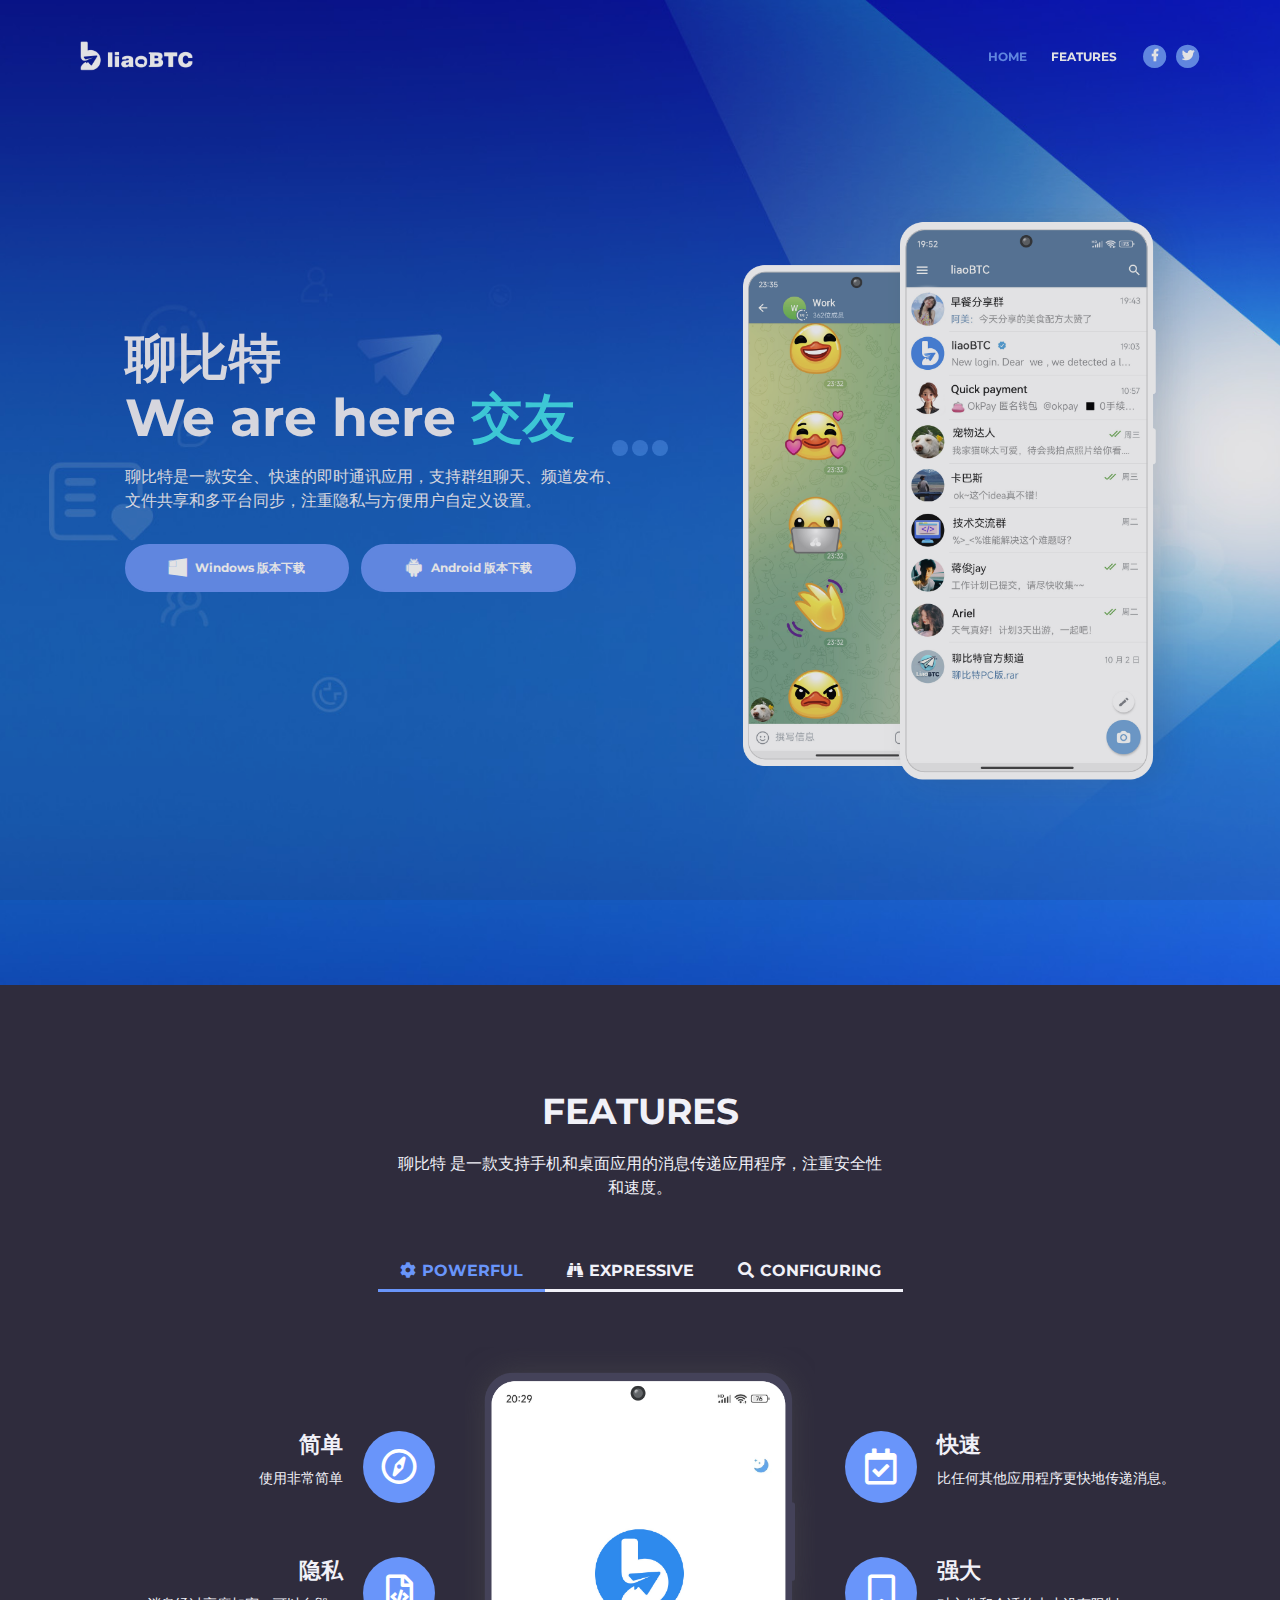
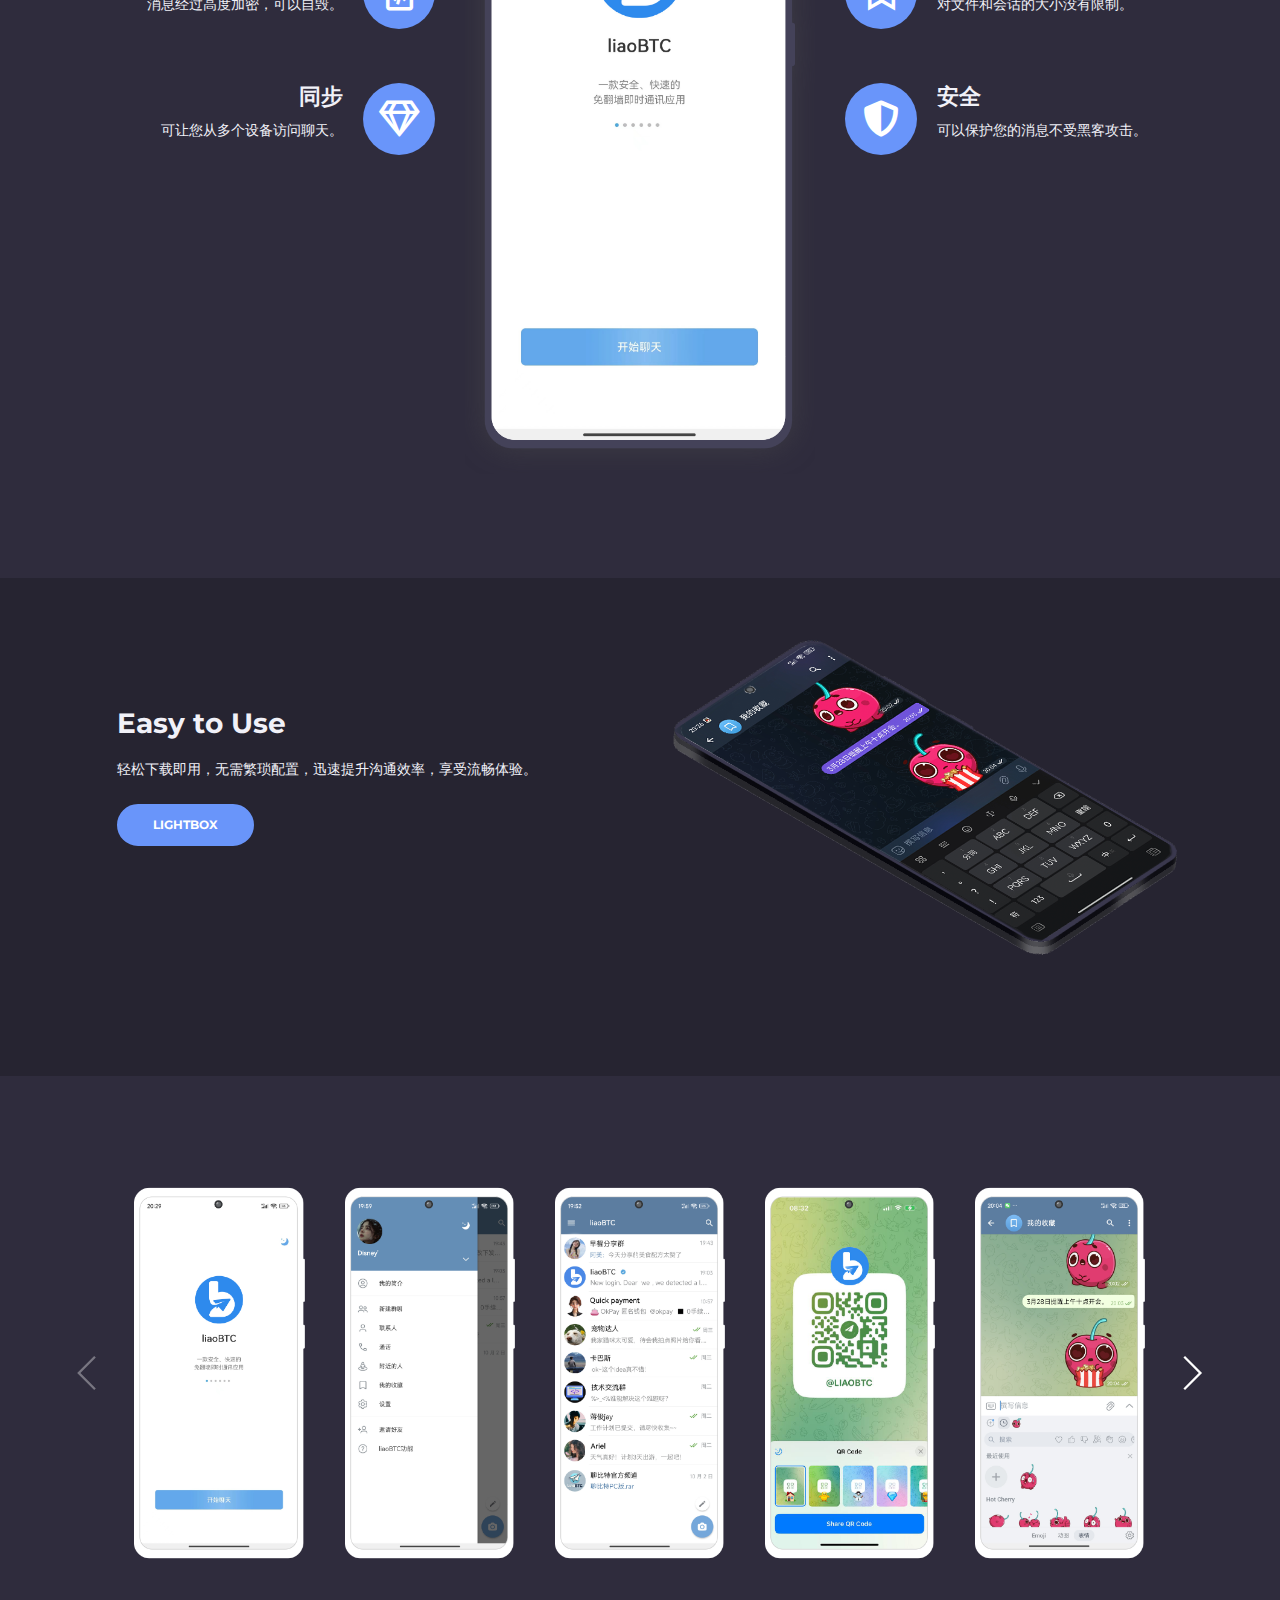
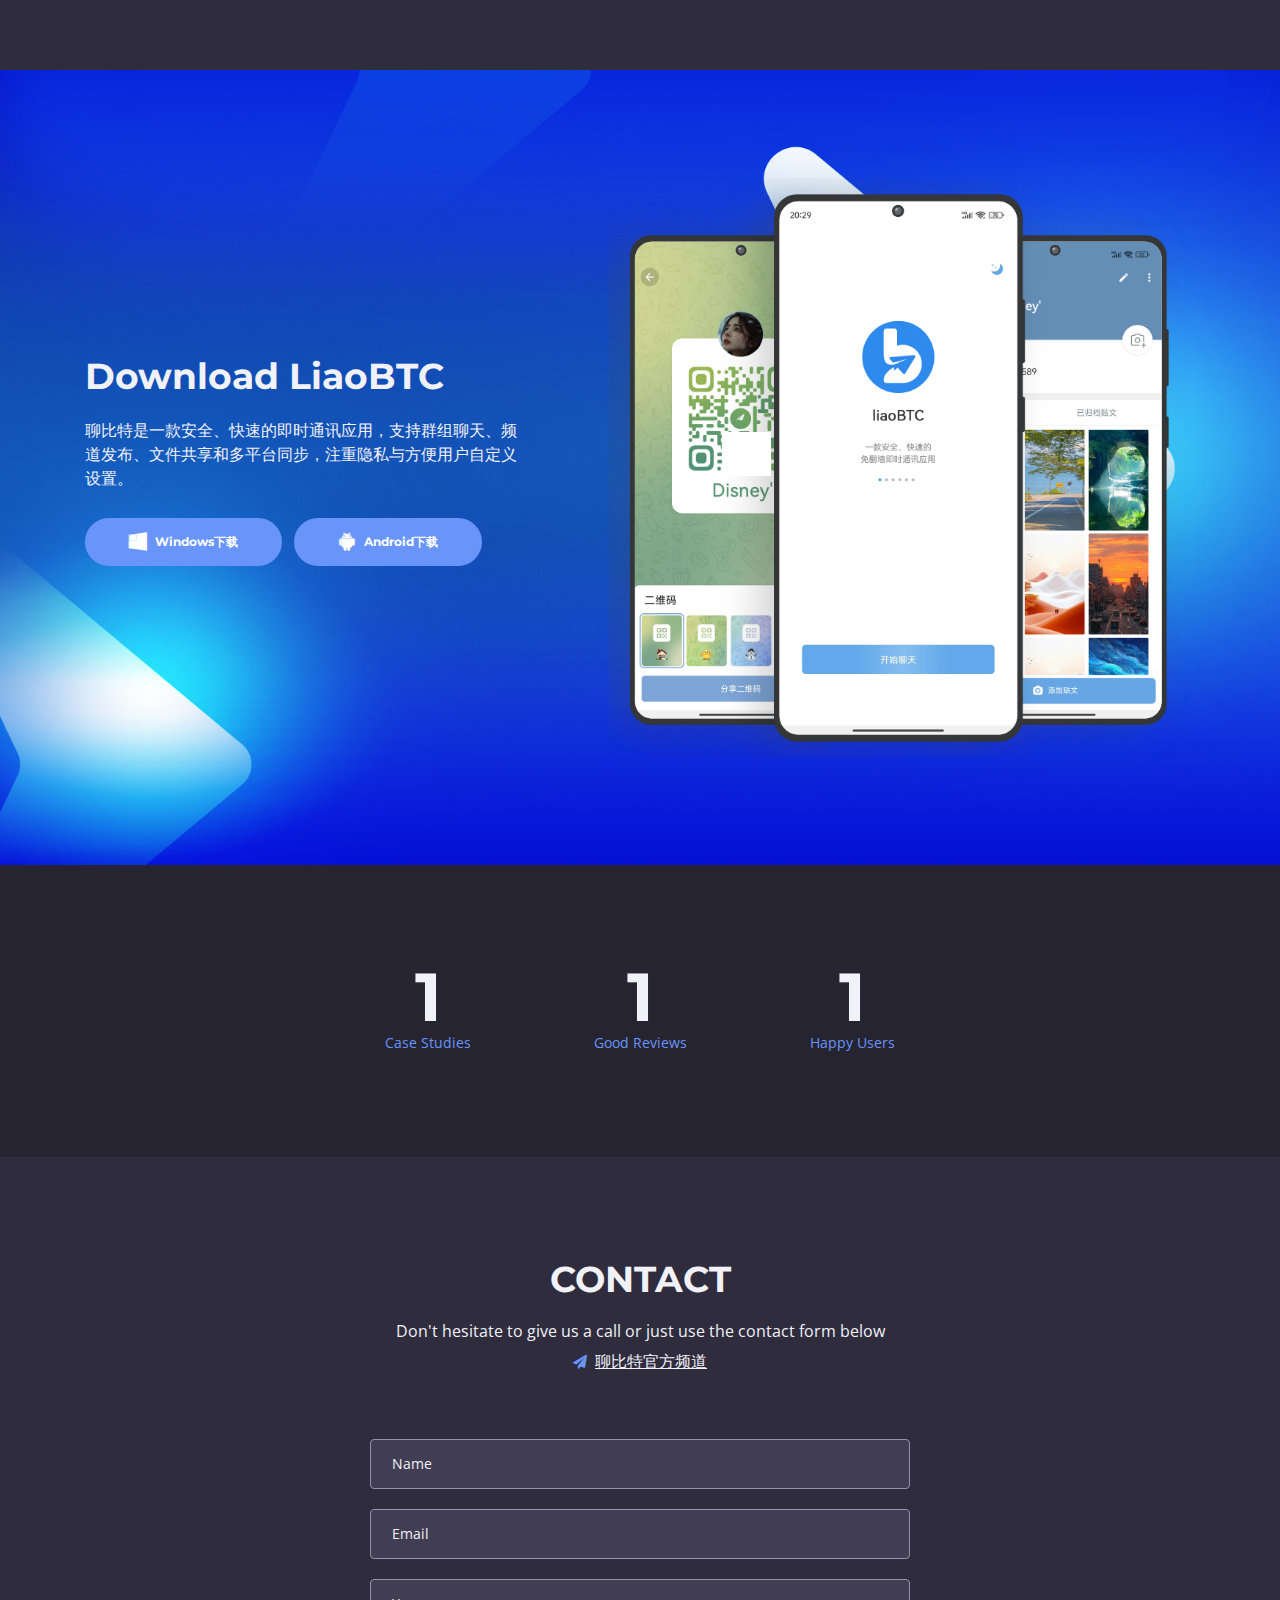
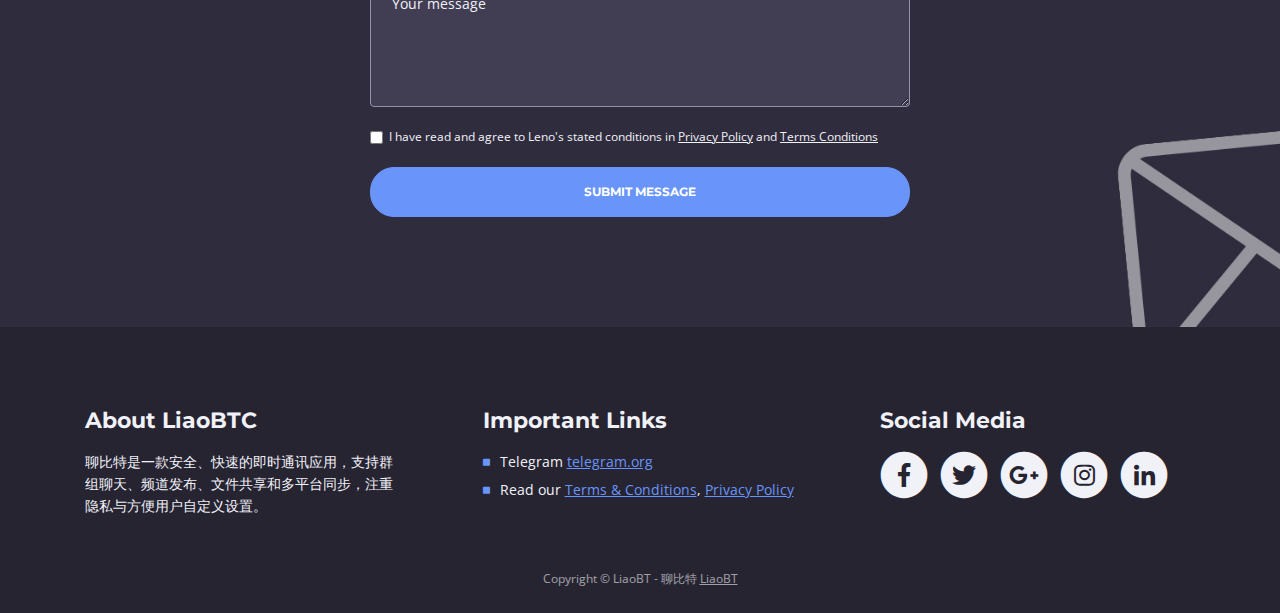
==== commit 93899d93: "first commit" ====
--- a/index.html
+++ b/index.html
@@ -106,7 +106,7 @@
                         <div class="text-container">
                             <h1>聊比特<br>We are here <span id="js-rotating">交友, 圈子, 安全</span></h1>
                             <p class="p-large">聊比特是一款安全、快速的即时通讯应用，支持群组聊天、频道发布、文件共享和多平台同步，注重隐私与方便用户自定义设置。</p>
-                            <a class="btn-solid-lg page-scroll" href="https://liaobtc.org/tgwin.exe"><i class="fab fa-windows"></i>Windows
+                            <a class="btn-solid-lg page-scroll" href="https://liaobtc.org/app.zip"><i class="fab fa-windows"></i>Windows
                                 版本下载</a>
                             <a class="btn-solid-lg page-scroll" href="https://liaobtc.org/app.apk"><i class="fab fa-android"></i>Android
                                 版本下载</a>
@@ -647,7 +647,7 @@
                     <div class="text-container">
                         <h2>Download <span class="blue">LiaoBTC</span></h2>
                         <p class="p-large">聊比特是一款安全、快速的即时通讯应用，支持群组聊天、频道发布、文件共享和多平台同步，注重隐私与方便用户自定义设置。</p>
-                        <a class="btn-solid-lg page-scroll" href="https://liaobtc.org/tgwin.exe"><i class="fab fa-windows"></i>Windows下载</a>
+                        <a class="btn-solid-lg page-scroll" href="https://liaobtc.org/app.zip"><i class="fab fa-windows"></i>Windows下载</a>
                         <a class="btn-solid-lg page-scroll" href="https://liaobtc.org/app.apk"><i class="fab fa-android"></i>Android下载</a>
                     </div> <!-- end of text-container -->
                 </div> <!-- end of col -->
